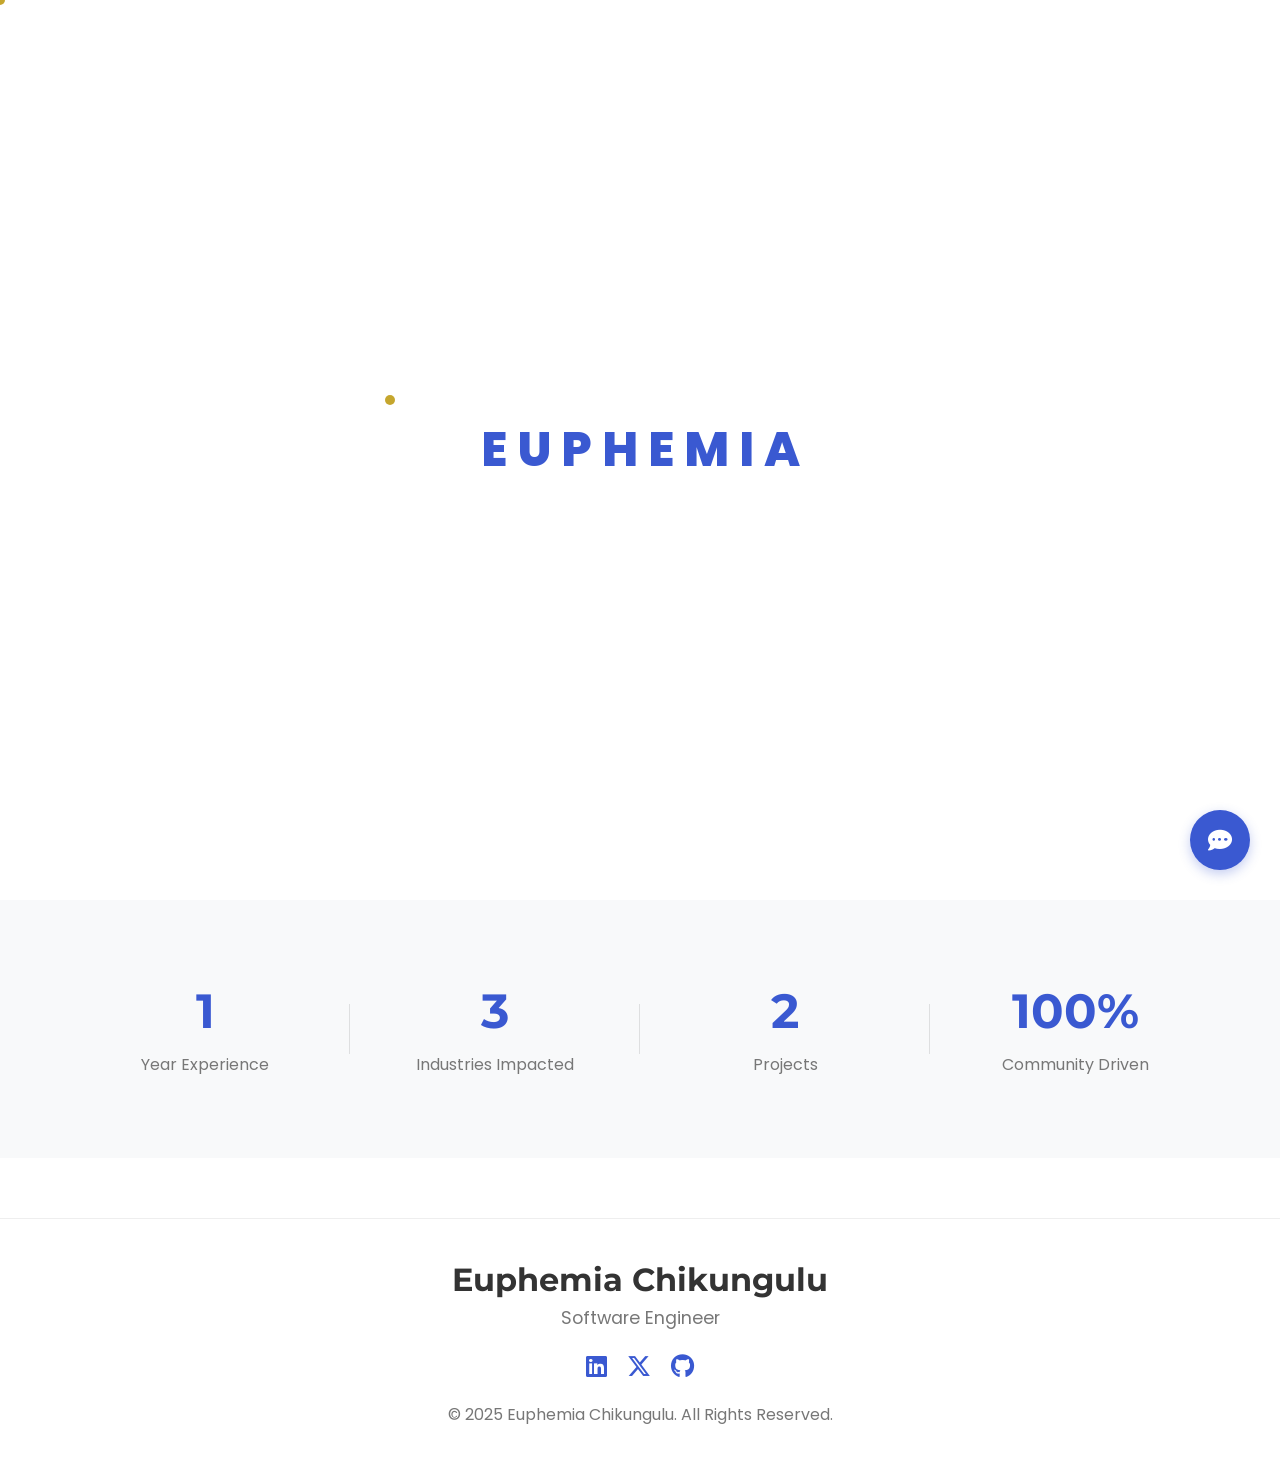
==== index.html @ 5b2117c3 "add chnages to oindex.html" ====
<!DOCTYPE html>
<html lang="en">

<head>
    <style>
        .skill-level.w90 {
            width: 90%;
        }

        .skill-level.w85 {
            width: 85%;
        }

        .skill-level.w80 {
            width: 80%;
        }
    </style>
    <meta charset="UTF-8">
    <meta name="viewport" content="width=device-width, initial-scale=1.0">
    <title>Euphemia Chikungulu | Software Engineer</title>
    <link rel="stylesheet" href="css/styles.css">
    <link rel="stylesheet" href="https://cdnjs.cloudflare.com/ajax/libs/font-awesome/6.4.0/css/all.min.css">
    <link rel="preconnect" href="https://fonts.googleapis.com">
    <link rel="preconnect" href="https://fonts.gstatic.com" crossorigin>
    <link
        href="https://fonts.googleapis.com/css2?family=Montserrat:wght@300;400;500;600;700;800&family=Poppins:wght@300;400;500;600;700&display=swap"
        rel="stylesheet">
</head>

<body>

    <div class="preloader">
        <div class="loader">
            <span class="letter">E</span>
            <span class="letter">U</span>
            <span class="letter">P</span>
            <span class="letter">H</span>
            <span class="letter">E</span>
            <span class="letter">M</span>
            <span class="letter">I</span>
            <span class="letter">A</span>
        </div>
    </div>


    <div class="cursor"></div>
    <div class="cursor-follower"></div>


    <header>
        <div class="logo">
            <a href="index.html">EC</a>
        </div>
        <nav>
            <ul class="nav-links">
                <li><a href="index.html" class="active">Home</a></li>
                <li><a href="about.html">About</a></li>
                <li><a href="projects.html">Projects</a></li>
                <li><a href="companies.html">Companies</a></li>
                <li><a href="contact.html">Contact</a></li>
            </ul>
        </nav>
        <div class="hamburger">
            <div class="line1"></div>
            <div class="line2"></div>
            <div class="line3"></div>
        </div>
    </header>


    <section class="hero">
        <div class="hero-content">
            <div class="hero-text">
                <h1 class="reveal-text hero-main-name">Euphemia Chikungulu</h1>
                <h2 class="hero-main-typed">
                    I'm a <span class="typed-text">software engineer</span><span class="cursor">&nbsp;</span>
                </h2>
                <p class="reveal-text">Purpose-driven software engineer focused on building inclusive, user-friendly
                    systems that empower communities and improve access to essential services.</p>
                <div class="cta-buttons">
                    <a href="about.html" class="btn primary-btn">Learn More</a>
                    <a href="contact.html" class="btn secondary-btn">Get In Touch</a>
                </div>
            </div>
            <div class="hero-image">
                <div class="image-container">
                    <img src="images/WhatsApp Image 2025-08-21 at 14.28.06_35ba7d1d.jpg" alt="Euphemia Chikungulu">
                    <div class="floating-badge top">
                        <i class="fas fa-award"></i>
                        <span>Hackathon Semi-Finalist</span>
                    </div>
                    <div class="floating-badge bottom">
                        <i class="fas fa-users"></i>
                        <span>Community Focused</span>
                    </div>
                    <div class="floating-badge right">
                        <i class="fas fa-laptop-code"></i>
                        <span>Software Engineer</span>
                    </div>
                </div>
            </div>
        </div>
        <div class="scroll-indicator">
            <div class="mouse">
                <div class="wheel"></div>
            </div>
            <div>
                <span class="scroll-text">Scroll Down</span>
            </div>
        </div>
    </section>

    <section class="stats">
        <div class="container">
            <div class="stat-item" data-count="3">
                <h3>1</h3>
                <p>Year Experience</p>
            </div>
            <div class="stat-item" data-count="4">
                <h3>3</h3>
                <p>Industries Impacted</p>
            </div>
            <div class="stat-item" data-count="5">
                <h3>2</h3>
                <p> Projects</p>
            </div>
            <div class="stat-item" data-count="100">
                <h3>100%</h3>
                <p>Community Driven</p>
            </div>
        </div>
    </section>


    <footer>
        <div class="footer-simple">
            <div class="footer-main">
                <h2 class="footer-name">Euphemia Chikungulu</h2>
                <p class="footer-role">Software Engineer</p>
                <div class="footer-social-icons">
                    <a href="https://www.linkedin.com/in/euphemia-chikungulu-a37745349?utm_source=share&utm_campaign=share_via&utm_content=profile&utm_medium=android_app"
                        target="_blank" rel="noopener" title="LinkedIn"><i class="fab fa-linkedin"></i></a>
                    <a href="https://x.com/tech_em_press?t=H4e0VKX0gO-kRPnOj_YSPw&s=09" target="_blank" rel="noopener"
                        title="X"><i class="fab fa-x-twitter"></i></a>
                    <a href="https://github.com/Euphemia1" target="_blank" rel="noopener" title="GitHub"><i
                            class="fab fa-github"></i></a>
                </div>
            </div>
            <p class="footer-copyright">&copy; 2025 Euphemia Chikungulu. All Rights Reserved.</p>
        </div>
    </footer>

    <!-- Virtual Euphemia Chat Widget -->
    <div class="chat-widget-container">
        <button id="chat-toggle-btn" class="chat-toggle-btn" aria-label="Open Chat">
            <i class="fas fa-comment-dots"></i>
        </button>

        <div id="chat-window" class="chat-window hidden">
            <div class="chat-header">
                <div class="chat-header-info">
                    <img src="images/WhatsApp Image 2025-08-21 at 14.28.06_35ba7d1d.jpg" alt="Virtual Euphemia"
                        class="chat-avatar">
                    <div class="chat-title">
                        <h3>Virtual Euphemia</h3>
                        <span class="status-indicator">Online</span>
                    </div>
                </div>
                <button id="chat-close-btn" class="chat-close-btn" aria-label="Close Chat">
                    <i class="fas fa-times"></i>
                </button>
            </div>

            <div id="chat-messages" class="chat-messages">
                <div class="message ai-message">
                    <div class="message-content">
                        Hi there! I'm Virtual Euphemia using Google Gemini. Ask me about my projects, skills, or my "New
                        Year New Me" challenge!
                    </div>
                    <div class="message-time">Just now</div>
                </div>
            </div>

            <div class="chat-input-area">
                <input type="text" id="chat-input" placeholder="Ask me anything..." autocomplete="off">
                <button id="chat-send-btn" class="chat-send-btn" aria-label="Send Message">
                    <i class="fas fa-paper-plane"></i>
                </button>
            </div>
        </div>
    </div>
    <script src="js/script.js"></script>
    <script src="js/typed.js"></script>
</body>

</html>
---- css/styles.css ----
/* Responsive Section Headers and Spacing */
@media (max-width: 900px) {

    .section-header h2,
    .about-angled-header h1,
    .footer-name {
        font-size: 1.5rem;
        text-align: left;
        margin-bottom: 0.5em;
    }

    .section-header .underline,
    .about-angled-header p {
        margin-left: 0;
    }

    .about-angled-header {
        padding: 32px 6vw 18px 6vw;
        text-align: left;
    }

    .about-angled-header h1 {
        font-size: 2rem;
    }

    .about-section .about-content,
    .edu-section .edu-grid,
    .companies-list,
    .contact-content {
        flex-direction: column;
        align-items: stretch;
        gap: 18px;
    }

    .about-image,
    .about-text,
    .edu-card,
    .timeline-item,
    .contact-card {
        width: 100%;
        min-width: 0;
    }

    .container {
        padding: 0 4vw;
    }

    .hero-content {
        flex-direction: column;
        align-items: center;
        text-align: center;
        gap: 18px;
    }

    .hero-main-name {
        font-size: 2rem;
    }

    .hero-main-typed {
        font-size: 1.1rem;
    }

    .hero-image img {
        width: 160px;
        height: 160px;
        object-fit: cover;
    }

    .cta-buttons {
        flex-direction: column;
        gap: 10px;
        width: 100%;
    }

    .footer-main {
        flex-direction: column;
        align-items: flex-start;
        gap: 8px;
    }

    .footer-name {
        font-size: 1.2rem;
    }
}

@media (max-width: 600px) {

    .section-header h2,
    .about-angled-header h1,
    .footer-name {
        font-size: 1.1rem;
        margin-bottom: 0.3em;
    }

    .about-angled-header {
        padding: 18px 2vw 10px 2vw;
    }

    .hero-main-name {
        font-size: 1.2rem;
    }

    .hero-main-typed {
        font-size: 0.95rem;
    }

    .hero-image img {
        width: 110px;
        height: 110px;
    }

    .container {
        padding: 0 2vw;
    }

    .footer-main {
        gap: 4px;
    }
}

/* Responsive Navigation and Header */
@media (max-width: 900px) {
    header {
        flex-direction: row;
        padding: 10px 8px;
    }

    .nav-links {
        position: fixed;
        top: 60px;
        right: 0;
        background: #fff;
        flex-direction: column;
        align-items: flex-start;
        width: 70vw;
        max-width: 320px;
        height: 100vh;
        box-shadow: -2px 0 16px rgba(0, 0, 0, 0.08);
        transform: translateX(100%);
        transition: transform 0.3s;
        z-index: 2000;
        gap: 0;
        padding: 30px 24px;
    }

    .nav-links.open {
        transform: translateX(0);
    }

    .nav-links li {
        margin: 18px 0;
    }

    .hamburger {
        display: block;
        z-index: 2100;
    }
}

@media (max-width: 600px) {
    header {
        flex-direction: row;
        padding: 6px 2vw;
    }

    .logo a {
        font-size: 1.1rem;
    }

    .nav-links {
        top: 44px;
        width: 90vw;
        max-width: 100vw;
        padding: 18px 10px;
    }

    .nav-links li {
        margin: 12px 0;
    }
}

/* Responsive Styles for Mobile and Tablet */
@media (max-width: 900px) {
    header {
        padding: 12px 16px;
    }

    .logo a {
        font-size: 22px;
    }

    .nav-links {
        gap: 8px;
    }

    .hero-content {
        flex-direction: column;
        align-items: flex-start;
        padding: 0 10px;
    }

    .hero-image {
        width: 100%;
        margin-top: 30px;
    }

    .image-container {
        width: 90vw;
        max-width: 320px;
        height: auto;
    }

    .about-content {
        flex-direction: column;
        gap: 30px;
        padding: 0 10px;
    }

    .about-image .image-frame {
        max-width: 250px;
    }

    .about-text h3 {
        font-size: 1.3rem;
    }

    .about-text p,
    .about-details-list,
    .about-details-list li {
        font-size: 1rem;
    }

    .edu-grid {
        grid-template-columns: 1fr;
        gap: 18px;
    }

    .edu-card {
        flex-direction: column;
        align-items: flex-start;
        padding: 18px 12px;
        gap: 12px;
    }

    .skills-grid {
        grid-template-columns: 1fr 1fr;
        gap: 16px;
    }

    .skill-card {
        padding: 18px 0 14px 0;
    }

    .contact-card {
        padding: 24px 10px 18px 10px;
        max-width: 100%;
    }

    .footer-simple {
        padding: 24px 0 10px 0;
        margin-top: 30px;
    }
}

@media (max-width: 600px) {

    .hero-main-name,
    .hero-text h1 {
        font-size: 2rem !important;
    }

    .hero-main-typed,
    .hero-text h2 {
        font-size: 1.1rem !important;
    }

    .about-angled-header {
        min-height: 120px;
        padding: 30px 0 20px 0;
    }

    .about-angled-header h1 {
        font-size: 1.2rem;
    }

    .about-angled-header p {
        font-size: 0.9rem;
    }

    .about-content {
        gap: 16px;
    }

    .about-image .image-frame {
        max-width: 120px;
    }

    .edu-title {
        font-size: 1rem;
    }

    .edu-org {
        font-size: 0.95rem;
    }

    .edu-year {
        font-size: 0.9rem;
    }

    .skills-grid {
        grid-template-columns: 1fr;
    }

    .skill-card span {
        font-size: 0.95rem;
    }

    .footer-name {
        font-size: 1.1rem;
    }

    .footer-role {
        font-size: 0.9rem;
    }
}

/* Education & Certifications Card Grid */
.edu-section {
    background: #f8f9fa;
    padding: 80px 0 60px 0;
}

.edu-grid {
    display: grid;
    grid-template-columns: repeat(auto-fit, minmax(320px, 1fr));
    gap: 32px;
    margin-top: 40px;
}

.edu-card {
    background: #fff;
    border-radius: 18px;
    box-shadow: 0 8px 32px rgba(58, 89, 209, 0.07);
    display: flex;
    align-items: center;
    padding: 32px 28px;
    gap: 24px;
    transition: box-shadow 0.2s;
}

.edu-card:hover {
    box-shadow: 0 12px 36px rgba(58, 89, 209, 0.13);
}

.edu-icon {
    width: 56px;
    height: 56px;
    border-radius: 50%;
    background: #3a59d1;
    color: #fff;
    display: flex;
    align-items: center;
    justify-content: center;
    font-size: 2rem;
    flex-shrink: 0;
}

.edu-title {
    font-size: 1.25rem;
    font-weight: 700;
    color: #222;
    margin-bottom: 4px;
}

.edu-org {
    color: #3a59d1;
    font-weight: 600;
    margin-bottom: 2px;
}

.edu-year {
    color: #888;
    font-size: 1rem;
}

/* Skills Card Grid */
.skills-section {
    background: #fff;
    padding: 80px 0 60px 0;
}

.skills-grid {
    display: grid;
    grid-template-columns: repeat(auto-fit, minmax(180px, 1fr));
    gap: 32px;
    margin-top: 40px;
}

.skill-card {
    background: #f8f9fa;
    border-radius: 16px;
    box-shadow: 0 4px 16px rgba(58, 89, 209, 0.06);
    display: flex;
    flex-direction: column;
    align-items: center;
    justify-content: center;
    padding: 32px 0 24px 0;
    transition: box-shadow 0.2s;
}

.skill-card:hover {
    box-shadow: 0 8px 24px rgba(58, 89, 209, 0.13);
}

.skill-icon {
    width: 48px;
    height: 48px;
    border-radius: 50%;
    background: #3a59d1;
    color: #fff;
    display: flex;
    align-items: center;
    justify-content: center;
    font-size: 1.7rem;
    margin-bottom: 14px;
}

.skill-card span {
    font-size: 1.08rem;
    font-weight: 600;
    color: #222;
}

/* Angled About Me Header Styles */
.about-angled-header {
    background: #3a59d1;
    color: #fff;
    width: 100vw;
    min-height: 320px;
    display: flex;
    align-items: center;
    justify-content: center;
    flex-direction: column;
    position: relative;
    padding: 90px 0 70px 0;
    margin-top: 70px;
    clip-path: polygon(0 0, 100% 0, 100% 85%, 0 100%);
    z-index: 1;
}

.about-angled-content {
    text-align: center;
    width: 100%;
}

.about-angled-header h1 {
    font-size: 3.5rem;
    font-weight: 800;
    margin-bottom: 18px;
    letter-spacing: -1px;
}

.about-angled-header p {
    font-size: 1.35rem;
    font-weight: 400;
    color: #e6eaff;
    margin-bottom: 0;
}

@media (max-width: 700px) {
    .about-angled-header {
        min-height: 180px;
        padding: 60px 0 40px 0;
    }

    .about-angled-header h1 {
        font-size: 2.1rem;
    }

    .about-angled-header p {
        font-size: 1rem;
    }
}

/* Enhanced Contact Card Styles */
.contact-card {
    background: #fff;
    border-radius: 18px;
    box-shadow: 0 8px 32px rgba(58, 89, 209, 0.10);
    padding: 48px 60px 40px 60px;
    max-width: 800px;
    width: 100%;
    margin: 0 auto 30px auto;
    display: flex;
    flex-direction: column;
    justify-content: center;
    align-items: flex-start;
}

.contact-social {
    margin: 18px 0 18px 0;
}

.contact-social a {
    display: inline-block;
    margin-right: 16px;
    color: var(--primary-color);
    font-size: 1.7rem;
    transition: color 0.2s;
}

.contact-social a:hover {
    color: var(--primary-dark);
}

.contact-card .btn.primary-btn {
    margin-top: 10px;
    font-size: 1.1rem;
    padding: 12px 36px;
}

.contact-card .contact-info {
    margin-bottom: 10px;
}

.contact-card .contact-item {
    display: flex;
    align-items: center;
    margin-bottom: 1.1rem;
}

.contact-card .contact-icon {
    background: var(--primary-color);
    color: #fff;
    border-radius: 50%;
    width: 38px;
    height: 38px;
    display: flex;
    align-items: center;
    justify-content: center;
    margin-right: 14px;
    font-size: 1.2rem;
    box-shadow: 0 2px 8px rgba(58, 89, 209, 0.10);
}

.contact-card .contact-link {
    font-size: 1.08rem;
    color: #333;
    text-decoration: none;
    word-break: break-all;
    transition: color 0.2s;
}

.contact-card .contact-link:hover {
    color: var(--primary-color);
    text-decoration: underline;
}

@media (max-width: 900px) {
    .contact-content {
        flex-direction: column;
        align-items: flex-start;
    }

    .contact-card {
        margin-right: 0;
        width: 100%;
        max-width: 100%;
    }

    .contact-image {
        margin-top: 30px;
    }
}

/* Hero main name and typed line for Euphemia */
.hero-main-name {
    font-size: 4.5rem;
    font-weight: 800;
    color: #3a59d1;
    margin-bottom: 10px;
    letter-spacing: -1px;
    line-height: 1.1;
}

.hero-main-typed {
    font-size: 2.5rem;
    font-weight: 700;
    color: #222;
    margin-bottom: 18px;
}

/* Custom left-aligned hero section for Euphemia */
.hero-content.hero-left-align {
    align-items: flex-start;
    justify-content: flex-start;
    gap: 40px;
}

.hero-text.hero-text-left {
    text-align: left;
    align-items: flex-start;
    display: flex;
    flex-direction: column;
    justify-content: flex-start;
    padding-right: 0;
    max-width: 600px;
}

.hero-name {
    font-size: 64px;
    font-weight: 800;
    color: var(--primary-color);
    margin-bottom: 10px;
    margin-top: 30px;
    letter-spacing: -1px;
    text-align: left;
    line-height: 1.1;
}

.hero-typed-line {
    font-size: 2.2rem;
    font-weight: 600;
    color: var(--text-color);
    margin-bottom: 18px;
    text-align: left;
    min-height: 48px;
}

.typed-text {
    color: var(--primary-color);
    font-weight: 700;
    font-size: 2.2rem;
}

@media (max-width: 900px) {
    .hero-content.hero-left-align {
        flex-direction: column;
        align-items: flex-start;
    }

    .hero-text.hero-text-left {
        max-width: 100%;
        margin-bottom: 30px;
    }

    .hero-name {
        font-size: 2.2rem;
    }

    .hero-typed-line,
    .typed-text {
        font-size: 1.3rem;
    }
}

/* Timeline Work Experience Styles */
.timeline {
    position: relative;
    margin: 40px 0 40px 0;
    padding-left: 0;
    max-width: 900px;
    margin-left: auto;
    margin-right: auto;
}

.timeline:before {
    content: '';
    position: absolute;
    left: 180px;
    top: 0;
    width: 4px;
    height: 100%;
    background: var(--primary-color);
    border-radius: 2px;
}

.timeline-item {
    display: flex;
    align-items: flex-start;
    margin-bottom: 60px;
    position: relative;
}

.timeline-date {
    width: 160px;
    text-align: right;
    font-weight: 600;
    color: var(--primary-color);
    font-size: 1.2rem;
    padding-right: 30px;
    flex-shrink: 0;
}

.timeline-dot {
    width: 20px;
    height: 20px;
    background: var(--primary-color);
    border-radius: 50%;
    position: relative;
    left: -10px;
    top: 0.2em;
    box-shadow: 0 0 0 4px #fff;
    z-index: 1;
}

.timeline-content {
    background: #fff;
    padding: 20px 30px;
    border-radius: 10px;
    box-shadow: 0 2px 16px rgba(58, 89, 209, 0.07);
    margin-left: 30px;
    min-width: 300px;
    flex: 1;
}

.timeline-role {
    font-size: 1.3rem;
    font-weight: 700;
    margin-bottom: 0.2rem;
    color: var(--text-color);
}

.timeline-company {
    color: var(--primary-color);
    font-weight: 600;
    margin-bottom: 0.7rem;
    display: block;
}

.timeline-content ul {
    margin: 0;
    padding-left: 18px;
    color: var(--text-color);
    font-size: 1rem;
}

.timeline-content ul li {
    margin-bottom: 0.5rem;
    line-height: 1.6;
}

@media (max-width: 700px) {
    .timeline {
        padding-left: 0;
    }

    .timeline:before {
        left: 12px;
    }

    .timeline-item {
        flex-direction: column;
        align-items: flex-start;
    }

    .timeline-date {
        width: auto;
        text-align: left;
        padding-right: 0;
        margin-bottom: 10px;
    }

    .timeline-dot {
        left: -2px;
        top: 0;
    }

    .timeline-content {
        margin-left: 0;
        min-width: 0;
        width: 100%;
    }
}

/* Simplified Footer Styles */
.footer-simple {
    background: #fff;
    padding: 40px 0 20px 0;
    text-align: center;
    border-top: 1px solid #eee;
    margin-top: 60px;
}

.footer-main {
    margin-bottom: 10px;
}

.footer-name {
    font-size: 2rem;
    font-weight: 700;
    color: var(--text-color);
    margin-bottom: 0.2rem;
}

.footer-role {
    color: var(--text-light);
    font-size: 1.1rem;
    margin-bottom: 1rem;
}

.footer-social-icons {
    margin-bottom: 1rem;
}

.footer-social-icons a {
    display: inline-block;
    margin: 0 8px;
    color: var(--primary-color);
    font-size: 1.5rem;
    transition: color 0.2s;
}

.footer-social-icons a:hover {
    color: var(--primary-dark);
}

.footer-copyright {
    color: var(--text-light);
    font-size: 1rem;
    margin-top: 10px;
}

/* About Page Custom Styles */
.about-content {
    display: flex;
    align-items: center;
    gap: 50px;
    flex-wrap: wrap;
}

.about-image {
    flex: 1;
    min-width: 250px;
    display: flex;
    justify-content: center;
}

.about-image .image-frame {
    max-width: 350px;
    width: 100%;
}

.about-text {
    flex: 2;
    min-width: 300px;
}

.about-text h3 {
    font-size: 2rem;
    color: var(--primary-color);
    margin-bottom: 1.2rem;
}

.about-text p.about-intro {
    font-size: 1.1rem;
    margin-bottom: 1.5rem;
}

.about-details-list {
    margin-bottom: 1.5rem;
    font-size: 1rem;
    color: var(--text-color);
}

.about-details-list li {
    margin-bottom: 0.5rem;
}

.about-actions {
    margin-top: 2rem;
    display: flex;
    gap: 1rem;
}

/* Contact Preview Section (Let's Connect) */
.contact-content {
    display: flex;
    align-items: center;
    gap: 40px;
    flex-wrap: wrap;
}

.contact-text {
    flex: 1;
    min-width: 300px;
}

.contact-text h2 {
    color: var(--primary-color);
    font-size: 2.5rem;
    margin-bottom: 1rem;
}

.contact-text p {
    margin-bottom: 2rem;
}

.contact-info {
    margin-bottom: 2rem;
}

.contact-item {
    display: flex;
    align-items: center;
    margin-bottom: 1.2rem;
}

.contact-item .contact-icon {
    background: var(--primary-color);
    color: #fff;
    border-radius: 50%;
    width: 40px;
    height: 40px;
    display: flex;
    align-items: center;
    justify-content: center;
    margin-right: 16px;
    font-size: 1.3rem;
}

.contact-item .contact-link {
    font-size: 1.1rem;
    color: #333;
    text-decoration: none;
    word-break: break-all;
}

.contact-item .contact-link:hover {
    color: var(--primary-color);
    text-decoration: underline;
}

.contact-text .btn.primary-btn {
    font-size: 1.1rem;
    padding: 14px 36px;
}

.contact-image {
    flex: 1;
    min-width: 250px;
    display: flex;
    justify-content: center;
}

.contact-image img {
    max-width: 320px;
    width: 100%;
}

/* Modern Portfolio Styles for Euphemia Chikungulu */
:root {
    --primary-color: #3a59d1;
    --primary-light: #5a75e6;
    --primary-dark: #2a4090;
    --secondary-color: #ffffff;
    --text-color: #333333;
    --text-light: #777777;
    --bg-light: #f8f9fa;
    --bg-dark: #1a1a1a;
    --transition: all 0.3s ease;
    --box-shadow: 0 10px 30px rgba(58, 89, 209, 0.1);
    --border-radius: 8px;
}

* {
    margin: 0;
    padding: 0;
    box-sizing: border-box;
}

/* Chat Widget Styles */
.chat-widget-container {
    position: fixed;
    bottom: 30px;
    right: 30px;
    z-index: 9999;
    font-family: 'Poppins', sans-serif;
}

.chat-toggle-btn {
    width: 60px;
    height: 60px;
    border-radius: 50%;
    background: var(--primary-color);
    color: #fff;
    border: none;
    cursor: pointer;
    box-shadow: 0 4px 12px rgba(58, 89, 209, 0.3);
    font-size: 24px;
    transition: all 0.3s cubic-bezier(0.175, 0.885, 0.32, 1.275);
    display: flex;
    align-items: center;
    justify-content: center;
}

.chat-toggle-btn:hover {
    transform: scale(1.1);
    background: var(--primary-dark);
}

.chat-window {
    position: absolute;
    bottom: 80px;
    right: 0;
    width: 350px;
    height: 500px;
    background: #fff;
    border-radius: 20px;
    box-shadow: 0 10px 40px rgba(0, 0, 0, 0.1);
    display: flex;
    flex-direction: column;
    overflow: hidden;
    transition: all 0.3s ease;
    transform-origin: bottom right;
    border: 1px solid rgba(0, 0, 0, 0.05);
}

.chat-window.hidden {
    opacity: 0;
    pointer-events: none;
    transform: scale(0.9) translateY(20px);
}

.chat-header {
    background: var(--primary-color);
    color: #fff;
    padding: 15px 20px;
    display: flex;
    justify-content: space-between;
    align-items: center;
    border-bottom: 1px solid rgba(255, 255, 255, 0.1);
}

.chat-header-info {
    display: flex;
    align-items: center;
    gap: 12px;
}

.chat-avatar {
    width: 40px;
    height: 40px;
    border-radius: 50%;
    object-fit: cover;
    border: 2px solid rgba(255, 255, 255, 0.8);
}

.chat-title h3 {
    font-size: 16px;
    font-weight: 600;
    margin: 0;
}

.status-indicator {
    font-size: 12px;
    opacity: 0.9;
    display: flex;
    align-items: center;
    gap: 6px;
}

.status-indicator::before {
    content: '';
    width: 8px;
    height: 8px;
    background: #4ade80;
    border-radius: 50%;
    display: block;
}

.chat-close-btn {
    background: transparent;
    border: none;
    color: rgba(255, 255, 255, 0.8);
    cursor: pointer;
    font-size: 18px;
    padding: 5px;
    transition: color 0.2s;
}

.chat-close-btn:hover {
    color: #fff;
}

.chat-messages {
    flex: 1;
    overflow-y: auto;
    padding: 20px;
    background: #f8f9fa;
    display: flex;
    flex-direction: column;
    gap: 15px;
}

.message {
    max-width: 85%;
    display: flex;
    flex-direction: column;
    gap: 4px;
}

.message.ai-message {
    align-self: flex-start;
}

.message.user-message {
    align-self: flex-end;
}

.message-content {
    padding: 12px 16px;
    border-radius: 12px;
    font-size: 14px;
    line-height: 1.5;
    position: relative;
}

.ai-message .message-content {
    background: #fff;
    color: #333;
    border-radius: 12px 12px 12px 2px;
    box-shadow: 0 2px 8px rgba(0, 0, 0, 0.05);
}

.user-message .message-content {
    background: var(--primary-color);
    color: #fff;
    border-radius: 12px 12px 2px 12px;
}

.message-time {
    font-size: 10px;
    color: #999;
    margin-left: 2px;
}

.user-message .message-time {
    align-self: flex-end;
    margin-right: 2px;
}

.chat-input-area {
    padding: 15px;
    background: #fff;
    border-top: 1px solid #eee;
    display: flex;
    gap: 10px;
}

.chat-input-area input {
    flex: 1;
    border: 1px solid #e0e0e0;
    border-radius: 24px;
    padding: 10px 16px;
    font-family: inherit;
    font-size: 14px;
    outline: none;
    transition: border-color 0.2s;
}

.chat-input-area input:focus {
    border-color: var(--primary-color);
}

.chat-send-btn {
    width: 40px;
    height: 40px;
    border-radius: 50%;
    background: var(--primary-color);
    color: #fff;
    border: none;
    cursor: pointer;
    display: flex;
    align-items: center;
    justify-content: center;
    transition: background 0.2s;
}

.chat-send-btn:hover {
    background: var(--primary-dark);
}

.chat-send-btn:disabled {
    background: #ccc;
    cursor: not-allowed;
}

/* Typing Indicator */
.typing-indicator {
    display: flex;
    gap: 4px;
    padding: 12px 16px;
    background: #fff;
    border-radius: 12px 12px 12px 2px;
    width: fit-content;
    box-shadow: 0 2px 8px rgba(0, 0, 0, 0.05);
}

.typing-dot {
    width: 6px;
    height: 6px;
    background: #ccc;
    border-radius: 50%;
    animation: typing 1.4s infinite ease-in-out both;
}

.typing-dot:nth-child(1) {
    animation-delay: -0.32s;
}

.typing-dot:nth-child(2) {
    animation-delay: -0.16s;
}

@keyframes typing {

    0%,
    80%,
    100% {
        transform: scale(0);
    }

    40% {
        transform: scale(1);
    }
}

@media (max-width: 480px) {
    .chat-window {
        width: calc(100vw - 40px);
        height: 80vh;
        bottom: 80px;
        right: -10px;
    }
}

html {
    scroll-behavior: smooth;
}

body {
    font-family: "Poppins", sans-serif;
    color: var(--text-color);
    line-height: 1.6;
    overflow-x: hidden;
    background-color: var(--secondary-color);
}

h1,
h2,
h3,
h4,
h5,
h6 {
    font-family: "Montserrat", sans-serif;
    font-weight: 700;
    line-height: 1.3;
    margin-bottom: 15px;
}

p {
    margin-bottom: 15px;
}

a {
    text-decoration: none;
    color: var(--primary-color);
    transition: var(--transition);
}

a:hover {
    color: var(--primary-dark);
}

ul {
    list-style: none;
}

img {
    max-width: 100%;
    height: auto;
}

.container {
    width: 100%;
    max-width: 1200px;
    margin: 0 auto;
    padding: 0 20px;
}

section {
    padding: 100px 0;
}

.section-header {
    text-align: center;
    margin-bottom: 60px;
}

.section-header h2 {
    font-size: 36px;
    position: relative;
    display: inline-block;
    margin-bottom: 20px;
}

.section-header.left-align {
    text-align: left;
}

.underline {
    width: 80px;
    height: 4px;
    background-color: var(--primary-color);
    margin: 0 auto;
    position: relative;
}

.section-header.left-align .underline {
    margin: 0;
}

.underline::before {
    content: "";
    position: absolute;
    width: 40px;
    height: 4px;
    background-color: var(--primary-light);
    left: -20px;
    top: 0;
}

.btn {
    display: inline-block;
    padding: 12px 30px;
    border-radius: 50px;
    font-weight: 600;
    text-transform: uppercase;
    font-size: 14px;
    letter-spacing: 1px;
    transition: var(--transition);
    cursor: pointer;
    border: none;
    outline: none;
}

.primary-btn {
    background-color: var(--primary-color);
    color: white;
    box-shadow: 0 5px 15px rgba(58, 89, 209, 0.3);
}

.primary-btn:hover {
    background-color: var(--primary-dark);
    color: white;
    transform: translateY(-3px);
    box-shadow: 0 8px 20px rgba(58, 89, 209, 0.4);
}

.secondary-btn {
    background-color: transparent;
    color: var(--primary-color);
    border: 2px solid var(--primary-color);
}

.secondary-btn:hover {
    background-color: var(--primary-color);
    color: white;
    transform: translateY(-3px);
}

.preloader {
    position: fixed;
    top: 0;
    left: 0;
    width: 100%;
    height: 100%;
    background-color: white;
    display: flex;
    justify-content: center;
    align-items: center;
    z-index: 9999;
}

.loader {
    display: flex;
}

.letter {
    font-size: 48px;
    font-weight: 800;
    color: var(--primary-color);
    margin: 0 5px;
    animation: bounce 1s infinite alternate;
}

.letter:nth-child(2) {
    animation-delay: 0.1s;
}

.letter:nth-child(3) {
    animation-delay: 0.2s;
}

.letter:nth-child(4) {
    animation-delay: 0.3s;
}

.letter:nth-child(5) {
    animation-delay: 0.4s;
}

.letter:nth-child(6) {
    animation-delay: 0.5s;
}

.letter:nth-child(7) {
    animation-delay: 0.6s;
}

.letter:nth-child(8) {
    animation-delay: 0.7s;
}

@keyframes bounce {
    0% {
        transform: translateY(0);
    }

    100% {
        transform: translateY(-20px);
    }
}

.cursor {
    position: fixed;
    width: 10px;
    height: 10px;
    border-radius: 50%;
    background-color: var(--primary-color);
    pointer-events: none;
    z-index: 9999;
    transform: translate(-50%, -50%);
    transition: width 0.3s, height 0.3s, background-color 0.3s;
    mix-blend-mode: difference;
}

.cursor-follower {
    position: fixed;
    width: 40px;
    height: 40px;
    border-radius: 50%;
    border: 2px solid var(--primary-color);
    pointer-events: none;
    z-index: 9998;
    transform: translate(-50%, -50%);
    transition: all 0.2s ease;
    opacity: 0.5;
}

header {
    position: fixed;
    top: 0;
    left: 0;
    width: 100%;
    padding: 20px 40px;
    display: flex;
    justify-content: space-between;
    align-items: center;
    z-index: 1000;
    transition: var(--transition);
}

header.scrolled {
    background-color: white;
    box-shadow: 0 5px 20px rgba(0, 0, 0, 0.1);
    padding: 15px 40px;
}

.logo a {
    font-size: 28px;
    font-weight: 800;
    color: var(--primary-color);
    font-family: "Montserrat", sans-serif;
}

.nav-links {
    display: flex;
}

.nav-links li {
    margin: 0 15px;
}

.nav-links a {
    color: var(--text-color);
    font-weight: 500;
    position: relative;
    padding: 5px 0;
}

.nav-links a::after {
    content: "";
    position: absolute;
    bottom: 0;
    left: 0;
    width: 0;
    height: 2px;
    background-color: var(--primary-color);
    transition: var(--transition);
}

.nav-links a:hover::after,
.nav-links a.active::after {
    width: 100%;
}

.hamburger {
    display: none;
    cursor: pointer;
}

.hamburger div {
    width: 25px;
    height: 3px;
    background-color: var(--text-color);
    margin: 5px;
    transition: var(--transition);
}

.hero {
    height: 100vh;
    display: flex;
    align-items: center;
    position: relative;
    padding-top: 80px;
}

.hero-content {
    display: flex;
    align-items: center;
    justify-content: space-between;
    width: 100%;
}

.hero-text {
    flex: 1;
    padding-right: 50px;
}

.hero-text h1 {
    font-size: 60px;
    margin-bottom: 20px;
    color: var(--primary-color);
    /* Removed opacity and animation for visibility */
}

.hero-text h2 {
    font-size: 32px;
    margin-bottom: 20px;
    /* Removed opacity and animation for visibility */
}

.hero-text p {
    font-size: 18px;
    margin-bottom: 30px;
    /* Removed opacity and animation for visibility */
}

.cta-buttons {
    display: flex;
    gap: 15px;
    /* Removed opacity and animation for visibility */
}

.hero-image {
    flex: 1;
    position: relative;
}

.image-container {
    position: relative;
    width: 400px;
    height: 400px;
    margin: 0 auto;
    animation: float 6s ease-in-out infinite;
}

.image-container img {
    width: 100%;
    height: 100%;
    object-fit: cover;
    border-radius: 50%;
    box-shadow: var(--box-shadow);
    border: 5px solid white;
}

.floating-badge {
    position: absolute;
    background-color: white;
    border-radius: 50px;
    padding: 10px 15px;
    display: flex;
    align-items: center;
    box-shadow: var(--box-shadow);
    animation: float 5s ease-in-out infinite;
}

.floating-badge i {
    color: var(--primary-color);
    margin-right: 8px;
}

.floating-badge span {
    font-size: 14px;
    font-weight: 600;
}

.floating-badge.top {
    top: 0;
    left: 50%;
    transform: translateX(-50%) translateY(-50%);
    animation-delay: 0.5s;
}

.floating-badge.bottom {
    bottom: 0;
    left: 50%;
    transform: translateX(-50%) translateY(50%);
    animation-delay: 1s;
}

.floating-badge.right {
    right: 0;
    top: 50%;
    transform: translateX(50%) translateY(-50%);
    animation-delay: 1.5s;
}

.scroll-indicator {
    position: absolute;
    bottom: 40px;
    left: 50%;
    transform: translateX(-50%);
    display: flex;
    flex-direction: column;
    align-items: center;
    animation: fadeIn 1s 1.5s forwards;
    opacity: 0;
}

.mouse {
    width: 30px;
    height: 50px;
    border: 2px solid var(--primary-color);
    border-radius: 20px;
    position: relative;
    margin-bottom: 10px;
}

.wheel {
    width: 6px;
    height: 6px;
    background-color: var(--primary-color);
    border-radius: 50%;
    position: absolute;
    top: 10px;
    left: 50%;
    transform: translateX(-50%);
    animation: scroll 1.5s infinite;
}

.scroll-text {
    font-size: 12px;
    font-weight: 500;
    color: var(--text-light);
}

.stats {
    background-color: var(--bg-light);
    padding: 60px 0;
}

.stats .container {
    display: flex;
    justify-content: space-between;
    flex-wrap: wrap;
}

.stat-item {
    flex: 1;
    min-width: 200px;
    text-align: center;
    padding: 20px;
    position: relative;
}

.stat-item::after {
    content: "";
    position: absolute;
    right: 0;
    top: 50%;
    transform: translateY(-50%);
    width: 1px;
    height: 50px;
    background-color: rgba(0, 0, 0, 0.1);
}

.stat-item:last-child::after {
    display: none;
}

.stat-item h3 {
    font-size: 48px;
    color: var(--primary-color);
    margin-bottom: 10px;
}

.stat-item p {
    font-size: 16px;
    color: var(--text-light);
    margin-bottom: 0;
}

.about-preview {
    padding: 100px 0;
}

.about-content {
    display: flex;
    align-items: center;
    gap: 50px;
}

.about-text {
    flex: 1;
}

.about-text h3 {
    font-size: 28px;
    color: var(--primary-color);
    margin-bottom: 20px;
}

.about-text p {
    margin-bottom: 20px;
    font-size: 16px;
}

.skills {
    margin: 30px 0;
}

.skill {
    margin-bottom: 20px;
}

.skill span {
    display: block;
    margin-bottom: 8px;
    font-weight: 500;
}

.skill-bar {
    width: 100%;
    height: 8px;
    background-color: #f0f0f0;
    border-radius: 10px;
    overflow: hidden;
}

.skill-level {
    height: 100%;
    background-color: var(--primary-color);
    border-radius: 10px;
    position: relative;
    width: 0;
    animation: skillFill 2s forwards;
}

.about-image {
    flex: 1;
    position: relative;
}

.image-frame {
    position: relative;
    width: 100%;
    max-width: 400px;
    margin: 0 auto;
}

.image-frame::before {
    content: "";
    position: absolute;
    width: 100%;
    height: 100%;
    border: 5px solid var(--primary-color);
    top: 20px;
    left: 20px;
    z-index: -1;
    border-radius: var(--border-radius);
}

.image-frame img {
    border-radius: var(--border-radius);
    box-shadow: var(--box-shadow);
}

/* Projects Page Styles */
.projects-angled-header {
    background: #3a59d1;
    color: #fff;
    width: 100vw;
    min-height: 320px;
    display: flex;
    align-items: center;
    justify-content: center;
    flex-direction: column;
    position: relative;
    padding: 90px 0 70px 0;
    margin-top: 70px;
    clip-path: polygon(0 0, 100% 0, 100% 85%, 0 100%);
    z-index: 1;
}

/* Featured Projects Section */
.featured-projects-section {
    background: #fff;
    padding: 80px 0 60px 0;
}

.projects-grid {
    display: grid;
    grid-template-columns: repeat(auto-fit, minmax(350px, 1fr));
    gap: 32px;
    margin-top: 40px;
}

.project-card {
    background: #fff;
    border-radius: 18px;
    box-shadow: 0 8px 32px rgba(58, 89, 209, 0.07);
    overflow: hidden;
    transition: transform 0.3s, box-shadow 0.3s;
    position: relative;
}

.project-card:hover {
    transform: translateY(-8px);
    box-shadow: 0 16px 48px rgba(58, 89, 209, 0.15);
}

.project-card.featured {
    grid-column: span 2;
}

.project-image {
    position: relative;
    height: 250px;
    overflow: hidden;
}

.project-image img {
    width: 100%;
    height: 100%;
    object-fit: cover;
    transition: transform 0.3s;
}

.project-card:hover .project-image img {
    transform: scale(1.1);
}

.project-overlay {
    position: absolute;
    top: 0;
    left: 0;
    right: 0;
    bottom: 0;
    background: rgba(58, 89, 209, 0.9);
    display: flex;
    align-items: center;
    justify-content: center;
    opacity: 0;
    transition: opacity 0.3s;
}

.project-card:hover .project-overlay {
    opacity: 1;
}

.project-links {
    display: flex;
    gap: 16px;
}

.project-link {
    width: 48px;
    height: 48px;
    background: #fff;
    border-radius: 50%;
    display: flex;
    align-items: center;
    justify-content: center;
    color: var(--primary-color);
    font-size: 1.2rem;
    transition: transform 0.3s;
}

.project-link:hover {
    transform: scale(1.1);
    color: var(--primary-color);
}

.project-content {
    padding: 32px 28px;
}

.project-category {
    background: var(--primary-color);
    color: #fff;
    padding: 6px 12px;
    border-radius: 20px;
    font-size: 0.85rem;
    font-weight: 600;
    text-transform: uppercase;
    letter-spacing: 0.5px;
    display: inline-block;
    margin-bottom: 16px;
}

.project-content h3 {
    font-size: 1.4rem;
    font-weight: 700;
    color: #222;
    margin-bottom: 12px;
}

.project-content p {
    color: #666;
    font-size: 1rem;
    line-height: 1.6;
    margin-bottom: 20px;
}

.project-tech {
    display: flex;
    flex-wrap: wrap;
    gap: 8px;
}

.tech-tag {
    background: #f8f9fa;
    color: var(--primary-color);
    padding: 6px 12px;
    border-radius: 16px;
    font-size: 0.85rem;
    font-weight: 500;
    border: 1px solid #e9ecef;
}

/* Articles Section */
.articles-section {
    background: #f8f9fa;
    padding: 80px 0 60px 0;
}

.articles-grid {
    display: grid;
    grid-template-columns: repeat(auto-fit, minmax(300px, 1fr));
    gap: 32px;
    margin-top: 40px;
}

.article-card {
    background: #fff;
    border-radius: 18px;
    padding: 32px 28px;
    box-shadow: 0 8px 32px rgba(58, 89, 209, 0.07);
    transition: transform 0.3s, box-shadow 0.3s;
}

.article-card:hover {
    transform: translateY(-4px);
    box-shadow: 0 12px 36px rgba(58, 89, 209, 0.12);
}

.article-meta {
    display: flex;
    justify-content: space-between;
    align-items: center;
    margin-bottom: 16px;
}

.article-date {
    color: #888;
    font-size: 0.9rem;
    font-weight: 500;
}

.article-category {
    background: var(--primary-color);
    color: #fff;
    padding: 4px 10px;
    border-radius: 12px;
    font-size: 0.8rem;
    font-weight: 600;
}

.article-card h3 {
    font-size: 1.3rem;
    font-weight: 700;
    color: #222;
    margin-bottom: 12px;
    line-height: 1.4;
}

.article-card p {
    color: #666;
    font-size: 1rem;
    line-height: 1.6;
    margin-bottom: 20px;
}

.read-more {
    color: var(--primary-color);
    font-weight: 600;
    text-decoration: none;
    display: inline-flex;
    align-items: center;
    gap: 8px;
    transition: gap 0.3s;
}

.read-more:hover {
    gap: 12px;
}

.read-more i {
    font-size: 0.9rem;
}

/* Contributions Section */
.contributions-section {
    background: #fff;
    padding: 80px 0 60px 0;
}

.contributions-grid {
    display: grid;
    grid-template-columns: repeat(auto-fit, minmax(320px, 1fr));
    gap: 32px;
    margin-top: 40px;
}

.contribution-card {
    background: #f8f9fa;
    border-radius: 18px;
    padding: 40px 32px;
    text-align: center;
    box-shadow: 0 8px 32px rgba(58, 89, 209, 0.07);
    transition: transform 0.3s, box-shadow 0.3s;
}

.contribution-card:hover {
    transform: translateY(-6px);
    box-shadow: 0 16px 48px rgba(58, 89, 209, 0.15);
}

.contribution-icon {
    width: 80px;
    height: 80px;
    border-radius: 50%;
    background: var(--primary-color);
    color: #fff;
    display: flex;
    align-items: center;
    justify-content: center;
    font-size: 2.2rem;
    margin: 0 auto 24px auto;
}

.contribution-card h3 {
    font-size: 1.4rem;
    font-weight: 700;
    color: #222;
    margin-bottom: 16px;
}

.contribution-card p {
    color: #666;
    font-size: 1rem;
    line-height: 1.6;
    margin-bottom: 24px;
}

.contribution-stats {
    display: flex;
    justify-content: center;
    gap: 32px;
    margin-bottom: 28px;
}

.contribution-stats .stat {
    text-align: center;
}

.contribution-stats .stat strong {
    display: block;
    font-size: 1.8rem;
    font-weight: 800;
    color: var(--primary-color);
    margin-bottom: 4px;
}

.contribution-stats .stat span {
    font-size: 0.9rem;
    color: #888;
    font-weight: 500;
}

/* Responsive Projects Page */
@media (max-width: 900px) {
    .projects-angled-header {
        min-height: 180px;
        padding: 60px 0 40px 0;
    }

    .projects-grid {
        grid-template-columns: 1fr;
        gap: 24px;
    }

    .project-card.featured {
        grid-column: span 1;
    }

    .articles-grid {
        grid-template-columns: 1fr;
        gap: 24px;
    }

    .contributions-grid {
        grid-template-columns: 1fr;
        gap: 24px;
    }

    .contribution-stats {
        gap: 24px;
    }
}

@media (max-width: 600px) {
    .project-content {
        padding: 24px 20px;
    }

    .article-card {
        padding: 24px 20px;
    }

    .contribution-card {
        padding: 32px 24px;
    }

    .contribution-stats {
        flex-direction: column;
        gap: 16px;
    }
}

/* Companies Page Styles */
.companies-header {
    background: linear-gradient(135deg, var(--primary-color) 0%, var(--primary-dark) 100%);
    color: #fff;
    padding: 120px 0 80px 0;
    text-align: center;
    margin-top: 70px;
}

.companies-header h1 {
    font-size: 3.5rem;
    font-weight: 800;
    margin-bottom: 20px;
}

.companies-header p {
    font-size: 1.3rem;
    color: rgba(255, 255, 255, 0.9);
    max-width: 600px;
    margin: 0 auto;
}

.companies-section {
    padding: 80px 0;
    background: #fff;
}

.companies-list {
    display: flex;
    flex-direction: column;
    gap: 40px;
    margin-top: 40px;
}

.company-item {
    background: #fff;
    border-radius: 20px;
    padding: 40px;
    box-shadow: 0 10px 40px rgba(58, 89, 209, 0.1);
    border-left: 5px solid var(--primary-color);
    transition: transform 0.3s, box-shadow 0.3s;
}

.company-item:hover {
    transform: translateY(-5px);
    box-shadow: 0 15px 50px rgba(58, 89, 209, 0.15);
}

.company-header {
    display: flex;
    align-items: center;
    margin-bottom: 20px;
}

.company-logo {
    width: 60px;
    height: 60px;
    border-radius: 12px;
    background: var(--primary-color);
    color: #fff;
    display: flex;
    align-items: center;
    justify-content: center;
    font-size: 1.5rem;
    margin-right: 20px;
    font-weight: 700;
}

.company-details h3 {
    font-size: 1.5rem;
    color: var(--primary-color);
    margin-bottom: 5px;
}

.company-position {
    color: #666;
    font-weight: 500;
    margin-bottom: 5px;
}

.company-period {
    color: #888;
    font-size: 0.9rem;
}

.company-description {
    color: var(--text-color);
    line-height: 1.7;
    margin-bottom: 20px;
}

.company-achievements {
    margin-top: 20px;
}

.company-achievements h4 {
    font-size: 1.1rem;
    color: var(--primary-color);
    margin-bottom: 15px;
}

.company-achievements ul {
    list-style: none;
    padding: 0;
}

.company-achievements li {
    position: relative;
    padding-left: 25px;
    margin-bottom: 10px;
    color: var(--text-color);
}

.company-achievements li::before {
    content: "✓";
    position: absolute;
    left: 0;
    color: var(--primary-color);
    font-weight: bold;
}

@media (max-width: 900px) {
    .companies-header {
        padding: 100px 20px 60px 20px;
    }

    .companies-header h1 {
        font-size: 2.5rem;
    }

    .companies-header p {
        font-size: 1.1rem;
    }

    .company-item {
        padding: 30px 25px;
    }

    .company-header {
        flex-direction: column;
        text-align: center;
        align-items: center;
    }

    .company-logo {
        margin-right: 0;
        margin-bottom: 15px;
    }
}

/* Contact Page Styles */
.contact-header {
    background: linear-gradient(135deg, var(--primary-color) 0%, var(--primary-dark) 100%);
    color: #fff;
    padding: 120px 0 80px 0;
    text-align: center;
    margin-top: 70px;
}

.contact-header h1 {
    font-size: 3.5rem;
    font-weight: 800;
    margin-bottom: 20px;
}

.contact-header p {
    font-size: 1.3rem;
    color: rgba(255, 255, 255, 0.9);
    max-width: 600px;
    margin: 0 auto;
}

.contact-section {
    padding: 80px 0;
    background: #f8f9fa;
}

@media (max-width: 900px) {
    .contact-header {
        padding: 100px 20px 60px 20px;
    }

    .contact-header h1 {
        font-size: 2.5rem;
    }

    .contact-header p {
        font-size: 1.1rem;
    }
}
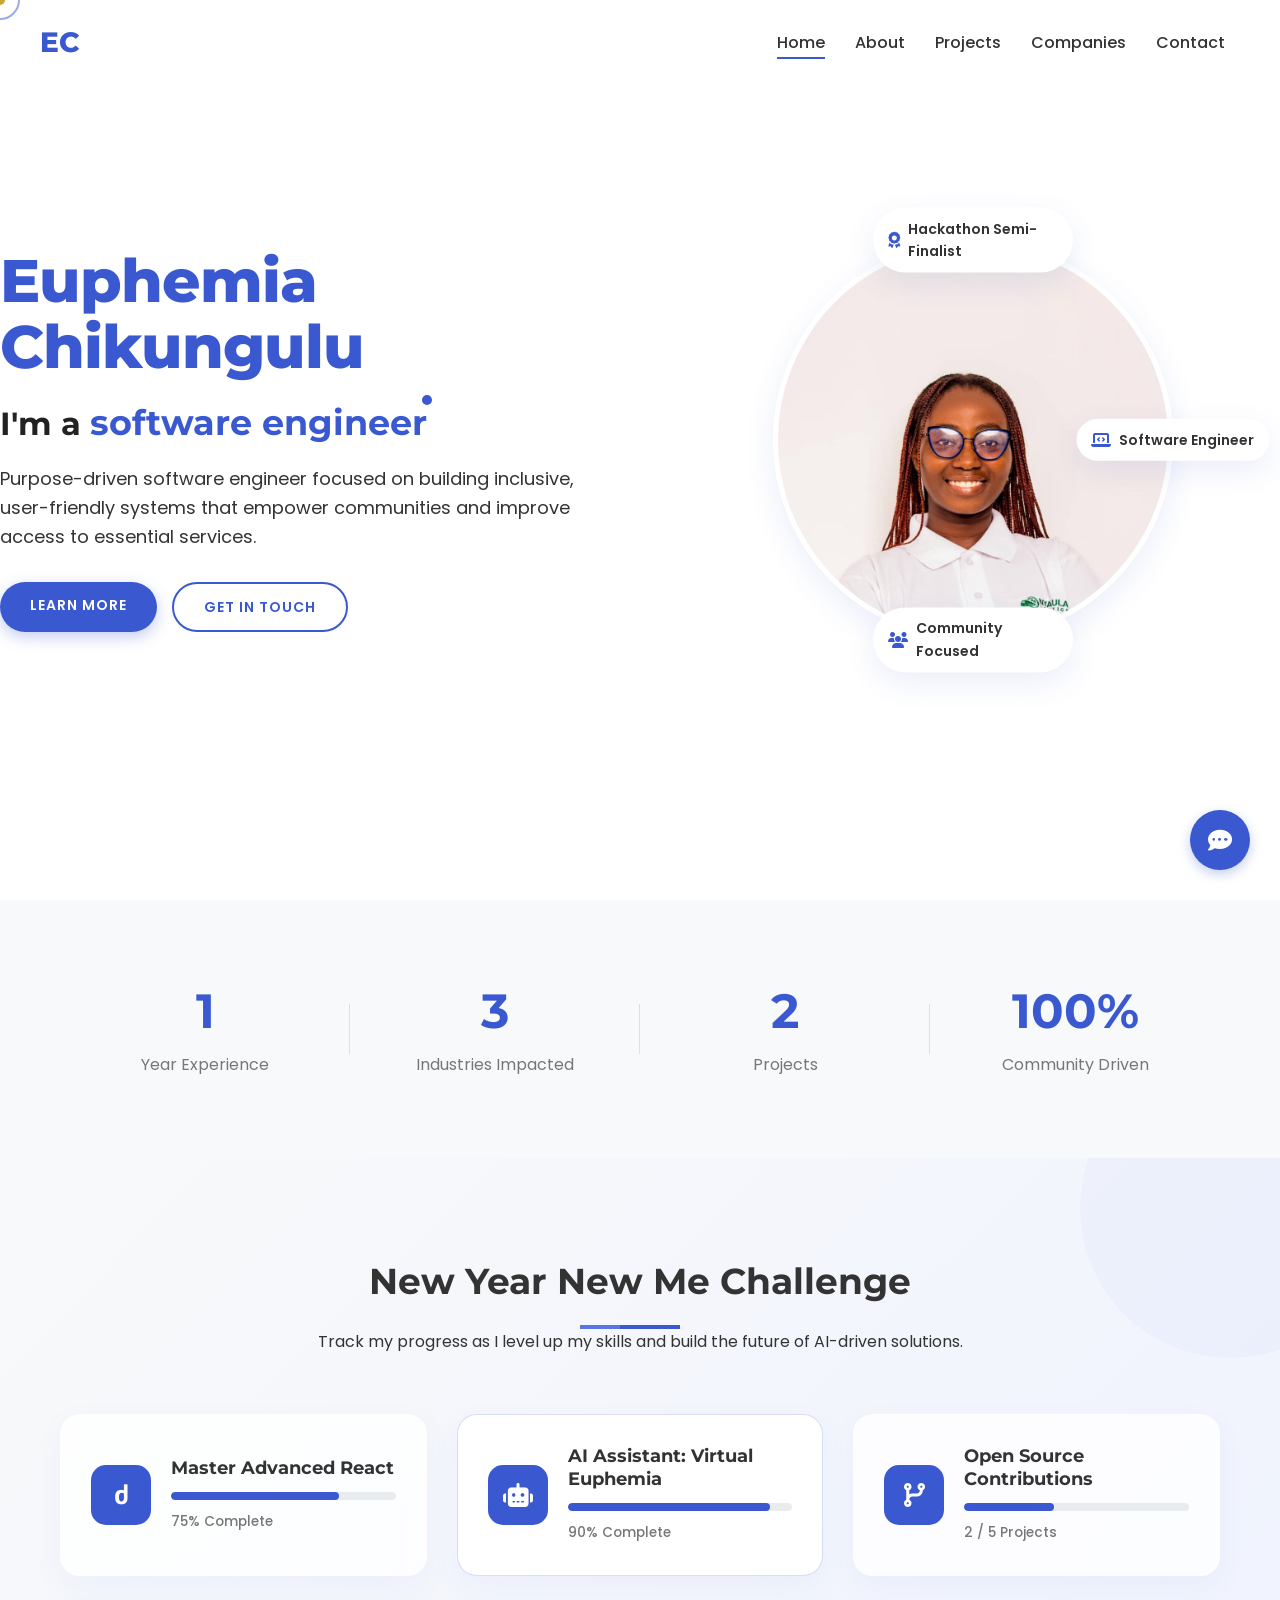
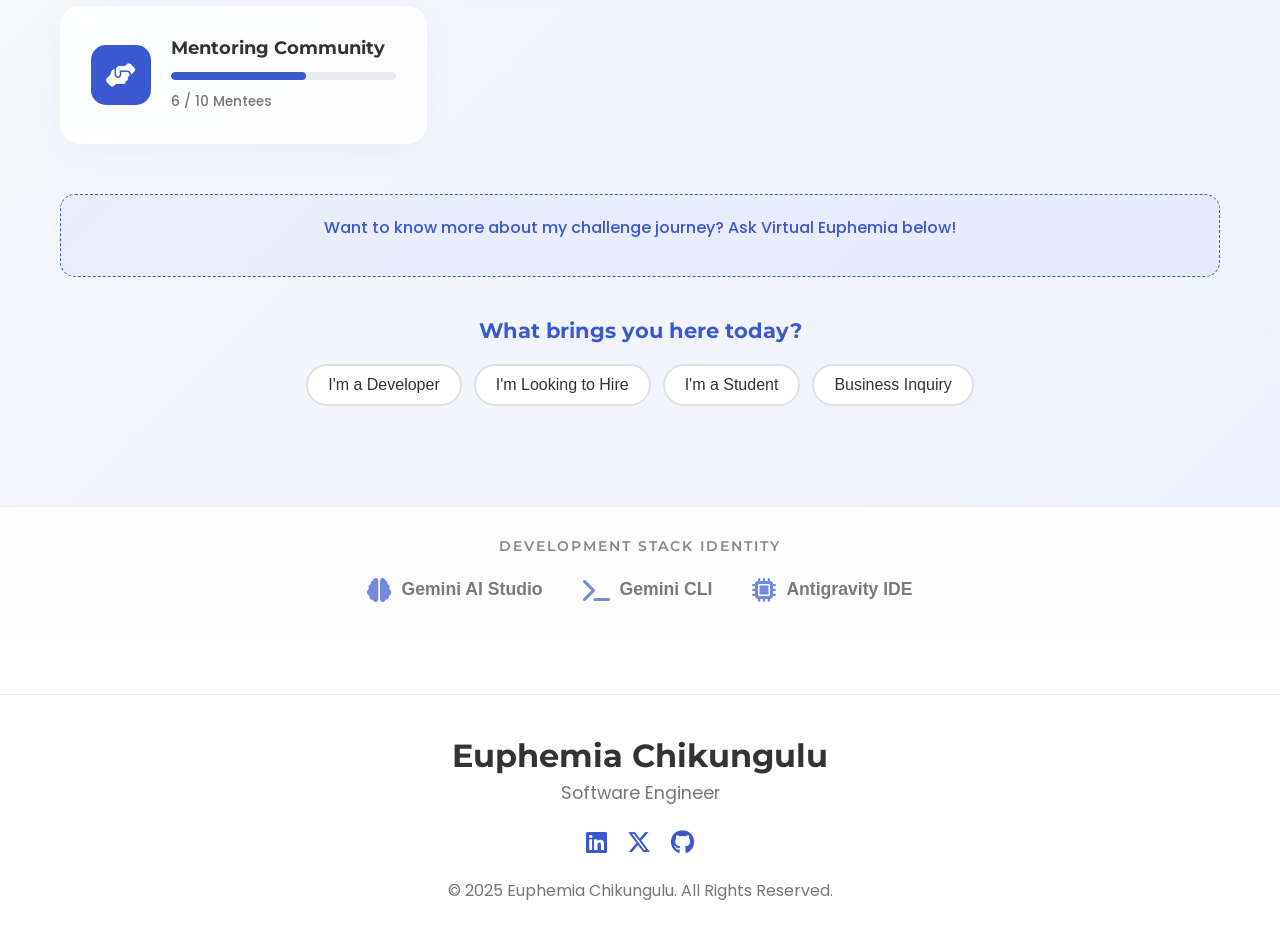
==== commit b71ffc06: "add changes and update the nnetlify bridge  yto call the google gemini api" ====
--- a/index.html
+++ b/index.html
@@ -68,7 +68,7 @@
     </header>
 
 
-    <section class="hero">
+    <section class="hero" style="background-image: url('artifact://portfolio_hero_main_banner');">
         <div class="hero-content">
             <div class="hero-text">
                 <h1 class="reveal-text hero-main-name">Euphemia Chikungulu</h1>
@@ -131,6 +131,93 @@
         </div>
     </section>
 
+
+    <section class="challenge-section">
+        <div class="container">
+            <div class="section-header">
+                <h2>New Year New Me Challenge</h2>
+                <div class="underline"></div>
+                <p>Track my progress as I level up my skills and build the future of AI-driven solutions.</p>
+            </div>
+            <div class="challenge-grid">
+                <div class="challenge-card">
+                    <div class="challenge-icon"><i class="fas fa-react"></i></div>
+                    <div class="challenge-info">
+                        <h3>Master Advanced React</h3>
+                        <div class="progress-bar">
+                            <div class="progress" style="width: 75%;"></div>
+                        </div>
+                        <span class="progress-text">75% Complete</span>
+                    </div>
+                </div>
+                <div class="challenge-card highlight">
+                    <div class="challenge-icon"><i class="fas fa-robot"></i></div>
+                    <div class="challenge-info">
+                        <h3>AI Assistant: Virtual Euphemia</h3>
+                        <div class="progress-bar">
+                            <div class="progress" style="width: 90%;"></div>
+                        </div>
+                        <span class="progress-text">90% Complete</span>
+                    </div>
+                </div>
+                <div class="challenge-card">
+                    <div class="challenge-icon"><i class="fas fa-code-branch"></i></div>
+                    <div class="challenge-info">
+                        <h3>Open Source Contributions</h3>
+                        <div class="progress-bar">
+                            <div class="progress" style="width: 40%;"></div>
+                        </div>
+                        <span class="progress-text">2 / 5 Projects</span>
+                    </div>
+                </div>
+                <div class="challenge-card">
+                    <div class="challenge-icon"><i class="fas fa-hands-helping"></i></div>
+                    <div class="challenge-info">
+                        <h3>Mentoring Community</h3>
+                        <div class="progress-bar">
+                            <div class="progress" style="width: 60%;"></div>
+                        </div>
+                        <span class="progress-text">6 / 10 Mentees</span>
+                    </div>
+                </div>
+            </div>
+            <div class="ai-cta">
+                <p>Want to know more about my challenge journey? Ask Virtual Euphemia below!</p>
+            </div>
+            
+            <div class="personalized-experience">
+                <div class="experience-options">
+                    <h3>What brings you here today?</h3>
+                    <div class="option-buttons">
+                        <button class="exp-option" data-type="developer">I'm a Developer</button>
+                        <button class="exp-option" data-type="recruiter">I'm Looking to Hire</button>
+                        <button class="exp-option" data-type="student">I'm a Student</button>
+                        <button class="exp-option" data-type="business">Business Inquiry</button>
+                    </div>
+                </div>
+            </div>
+        </div>
+    </section>
+
+    <section class="ai-stack-section">
+        <div class="container">
+            <h3 class="ai-stack-title">Development Stack Identity</h3>
+            <div class="ai-stack-grid">
+                <div class="ai-stack-item" title="Google Gemini AI Support">
+                    <i class="fas fa-brain"></i>
+                    <span>Gemini AI Studio</span>
+                </div>
+                <div class="ai-stack-item" title="Google AI Command Line">
+                    <i class="fas fa-terminal"></i>
+                    <span>Gemini CLI</span>
+                </div>
+                <div class="ai-stack-item" title="Google AI-First IDE">
+                    <i class="fas fa-microchip"></i>
+                    <span>Antigravity IDE</span>
+                </div>
+            </div>
+        </div>
+    </section>
 
     <footer>
         <div class="footer-simple">
@@ -150,45 +237,8 @@
         </div>
     </footer>
 
-    <!-- Virtual Euphemia Chat Widget -->
-    <div class="chat-widget-container">
-        <button id="chat-toggle-btn" class="chat-toggle-btn" aria-label="Open Chat">
-            <i class="fas fa-comment-dots"></i>
-        </button>
-
-        <div id="chat-window" class="chat-window hidden">
-            <div class="chat-header">
-                <div class="chat-header-info">
-                    <img src="images/WhatsApp Image 2025-08-21 at 14.28.06_35ba7d1d.jpg" alt="Virtual Euphemia"
-                        class="chat-avatar">
-                    <div class="chat-title">
-                        <h3>Virtual Euphemia</h3>
-                        <span class="status-indicator">Online</span>
-                    </div>
-                </div>
-                <button id="chat-close-btn" class="chat-close-btn" aria-label="Close Chat">
-                    <i class="fas fa-times"></i>
-                </button>
-            </div>
-
-            <div id="chat-messages" class="chat-messages">
-                <div class="message ai-message">
-                    <div class="message-content">
-                        Hi there! I'm Virtual Euphemia using Google Gemini. Ask me about my projects, skills, or my "New
-                        Year New Me" challenge!
-                    </div>
-                    <div class="message-time">Just now</div>
-                </div>
-            </div>
-
-            <div class="chat-input-area">
-                <input type="text" id="chat-input" placeholder="Ask me anything..." autocomplete="off">
-                <button id="chat-send-btn" class="chat-send-btn" aria-label="Send Message">
-                    <i class="fas fa-paper-plane"></i>
-                </button>
-            </div>
-        </div>
-    </div>
+    <!-- Virtual Euphemia Chat Widget will be injected by script.js -->
+    <script src="js/config.js"></script>
     <script src="js/script.js"></script>
     <script src="js/typed.js"></script>
 </body>
--- a/css/styles.css
+++ b/css/styles.css
@@ -1186,6 +1186,58 @@
     cursor: not-allowed;
 }
 
+.chat-voice-btn {
+    width: 40px;
+    height: 40px;
+    border-radius: 50%;
+    background: #f8f9fa;
+    color: #666;
+    border: 1px solid #e0e0e0;
+    cursor: pointer;
+    display: flex;
+    align-items: center;
+    justify-content: center;
+    transition: all 0.2s;
+    margin-right: 8px;
+}
+
+.chat-voice-btn:hover {
+    background: #e9ecef;
+    color: var(--primary-color);
+}
+
+.chat-voice-btn.recording {
+    background: #dc3545;
+    color: white;
+    animation: pulse 1.5s infinite;
+}
+
+.chat-image-btn {
+    width: 40px;
+    height: 40px;
+    border-radius: 50%;
+    background: #f8f9fa;
+    color: #666;
+    border: 1px solid #e0e0e0;
+    cursor: pointer;
+    display: flex;
+    align-items: center;
+    justify-content: center;
+    transition: all 0.2s;
+    margin-right: 8px;
+}
+
+.chat-image-btn:hover {
+    background: #e9ecef;
+    color: var(--primary-color);
+}
+
+@keyframes pulse {
+    0% { box-shadow: 0 0 0 0 rgba(220, 53, 69, 0.7); }
+    70% { box-shadow: 0 0 0 10px rgba(220, 53, 69, 0); }
+    100% { box-shadow: 0 0 0 0 rgba(220, 53, 69, 0); }
+}
+
 /* Typing Indicator */
 .typing-indicator {
     display: flex;
@@ -2360,4 +2412,427 @@
     .contact-header p {
         font-size: 1.1rem;
     }
+}
+
+/* AI Development Stack Badge Styles */
+.ai-stack-section {
+    padding: 30px 0;
+    background: #fdfdfd;
+    border-top: 1px solid #f0f0f0;
+    text-align: center;
+}
+
+.ai-stack-title {
+    font-size: 0.9rem;
+    color: #888;
+    text-transform: uppercase;
+    letter-spacing: 2px;
+    margin-bottom: 20px;
+    font-weight: 600;
+}
+
+.ai-stack-grid {
+    display: flex;
+    justify-content: center;
+    align-items: center;
+    gap: 40px;
+    flex-wrap: wrap;
+}
+
+.ai-stack-item {
+    display: flex;
+    align-items: center;
+    gap: 10px;
+    opacity: 0.7;
+    transition: opacity 0.3s ease;
+}
+
+.ai-stack-item:hover {
+    opacity: 1;
+}
+
+.ai-stack-item i {
+    font-size: 1.5rem;
+    color: var(--primary-color);
+}
+
+.ai-stack-item span {
+    font-weight: 700;
+    color: #444;
+    font-size: 1.1rem;
+}
+
+/* AI Resume Builder Styles */
+.resume-builder-section {
+    padding: 80px 0;
+    background: #fff;
+}
+
+.resume-builder-container {
+    display: flex;
+    gap: 30px;
+    margin-top: 30px;
+}
+
+@media (max-width: 900px) {
+    .resume-builder-container {
+        flex-direction: column;
+    }
+}
+
+.resume-input-section {
+    flex: 1;
+}
+
+.resume-input-section textarea {
+    width: 100%;
+    height: 300px;
+    padding: 20px;
+    border: 1px solid #e0e0e0;
+    border-radius: 12px;
+    font-family: 'Poppins', sans-serif;
+    font-size: 16px;
+    resize: vertical;
+    margin-bottom: 15px;
+    transition: border-color 0.3s;
+}
+
+.resume-input-section textarea:focus {
+    outline: none;
+    border-color: var(--primary-color);
+}
+
+#generate-resume-btn {
+    background: var(--primary-color);
+    color: white;
+    border: none;
+    padding: 14px 28px;
+    border-radius: 8px;
+    font-size: 16px;
+    font-weight: 600;
+    cursor: pointer;
+    transition: background 0.3s;
+    width: 100%;
+}
+
+#generate-resume-btn:hover {
+    background: var(--primary-dark);
+}
+
+.resume-output-section {
+    flex: 1;
+}
+
+.resume-output {
+    background: #f8f9fa;
+    border: 1px solid #e9ecef;
+    border-radius: 12px;
+    padding: 25px;
+    height: 300px;
+    overflow-y: auto;
+    margin-bottom: 15px;
+    font-family: 'Poppins', sans-serif;
+}
+
+.download-btn {
+    background: #28a745;
+    color: white;
+    border: none;
+    padding: 12px 24px;
+    border-radius: 8px;
+    font-size: 16px;
+    font-weight: 600;
+    cursor: pointer;
+    transition: background 0.3s;
+    width: 100%;
+}
+
+.download-btn:hover {
+    background: #218838;
+}
+
+.resume-output h3 {
+    color: var(--primary-color);
+    margin-top: 0;
+    border-bottom: 1px solid #e0e0e0;
+    padding-bottom: 10px;
+}
+
+.resume-output .section {
+    margin-bottom: 20px;
+}
+
+.resume-output .section h4 {
+    color: #333;
+    margin-bottom: 8px;
+}
+
+.resume-output ul {
+    padding-left: 20px;
+    margin-bottom: 0;
+}
+
+.resume-output li {
+    margin-bottom: 5px;
+}
+
+/* AI-Powered Project Recommendations Styles */
+.recommendations-section {
+    padding: 80px 0;
+    background: #f8f9fa;
+}
+
+.interest-selector {
+    text-align: center;
+    margin-bottom: 40px;
+}
+
+.interest-selector p {
+    font-size: 1.2rem;
+    color: #333;
+    margin-bottom: 20px;
+}
+
+.interest-tags {
+    display: flex;
+    justify-content: center;
+    flex-wrap: wrap;
+    gap: 12px;
+}
+
+.tag {
+    background: #fff;
+    color: var(--primary-color);
+    padding: 8px 20px;
+    border-radius: 30px;
+    border: 2px solid var(--primary-color);
+    cursor: pointer;
+    transition: all 0.3s;
+    font-weight: 500;
+    display: inline-block;
+    margin: 5px;
+}
+
+.tag:hover {
+    background: var(--primary-color);
+    color: white;
+}
+
+.tag.selected {
+    background: var(--primary-color);
+    color: white;
+}
+
+.recommended-projects {
+    text-align: center;
+}
+
+.no-selection {
+    font-size: 1.1rem;
+    color: #666;
+    font-style: italic;
+    margin-bottom: 30px;
+}
+
+#recommended-projects-container {
+    display: grid;
+    grid-template-columns: repeat(auto-fit, minmax(300px, 1fr));
+    gap: 30px;
+    margin-top: 30px;
+}
+
+@media (max-width: 768px) {
+    .interest-tags {
+        flex-direction: column;
+        align-items: center;
+    }
+    
+    .tag {
+        width: 80%;
+    }
+}
+
+/* Hero Banner Enhancement */
+.hero {
+    background-size: cover;
+    background-position: center;
+    background-repeat: no-repeat;
+    position: relative;
+}
+
+.hero::after {
+    content: '';
+    position: absolute;
+    top: 0;
+    left: 0;
+    width: 100%;
+    height: 100%;
+    background: linear-gradient(to right, rgba(255, 255, 255, 0.95) 40%, rgba(255, 255, 255, 0.7) 100%);
+    z-index: 1;
+}
+
+.hero-content {
+    position: relative;
+    z-index: 2;
+}
+
+/* Challenge Section Styles ... */
+
+
+/* Challenge Section Styles */
+.challenge-section {
+    background: linear-gradient(135deg, #f8f9fa 0%, #eef2ff 100%);
+    padding: 100px 0;
+    position: relative;
+    overflow: hidden;
+}
+
+.challenge-section::before {
+    content: '';
+    position: absolute;
+    top: -100px;
+    right: -100px;
+    width: 300px;
+    height: 300px;
+    background: rgba(58, 89, 209, 0.03);
+    border-radius: 50%;
+}
+
+.challenge-grid {
+    display: grid;
+    grid-template-columns: repeat(auto-fit, minmax(280px, 1fr));
+    gap: 30px;
+    margin-top: 50px;
+}
+
+.challenge-card {
+    background: rgba(255, 255, 255, 0.8);
+    -webkit-backdrop-filter: blur(10px);
+    backdrop-filter: blur(10px);
+    border: 1px solid rgba(255, 255, 255, 0.3);
+    padding: 30px;
+    border-radius: 20px;
+    box-shadow: 0 10px 30px rgba(58, 89, 209, 0.05);
+    display: flex;
+    gap: 20px;
+    align-items: center;
+    transition: all 0.3s ease;
+}
+
+.challenge-card:hover {
+    transform: translateY(-5px);
+    box-shadow: 0 15px 35px rgba(58, 89, 209, 0.1);
+}
+
+.challenge-card.highlight {
+    background: white;
+    border: 1px solid rgba(58, 89, 209, 0.2);
+}
+
+.challenge-icon {
+    width: 60px;
+    height: 60px;
+    background: var(--primary-color);
+    color: white;
+    border-radius: 15px;
+    display: flex;
+    align-items: center;
+    justify-content: center;
+    font-size: 24px;
+    flex-shrink: 0;
+}
+
+.challenge-info {
+    flex: 1;
+}
+
+.challenge-info h3 {
+    font-size: 1.1rem;
+    margin-bottom: 12px;
+    color: var(--text-color);
+}
+
+.progress-bar {
+    width: 100%;
+    height: 8px;
+    background: #e9ecef;
+    border-radius: 4px;
+    overflow: hidden;
+    margin-bottom: 8px;
+}
+
+.progress {
+    height: 100%;
+    background: var(--primary-color);
+    border-radius: 4px;
+    transition: width 1s ease-in-out;
+}
+
+.progress-text {
+    font-size: 0.85rem;
+    color: var(--text-light);
+    font-weight: 500;
+}
+
+.ai-cta {
+    text-align: center;
+    margin-top: 50px;
+    padding: 20px;
+    background: rgba(58, 89, 209, 0.05);
+    border-radius: 15px;
+    border: 1px dashed var(--primary-color);
+    color: var(--primary-color);
+    font-weight: 500;
+}
+
+.personalized-experience {
+    margin-top: 40px;
+    text-align: center;
+}
+
+.experience-options h3 {
+    color: var(--primary-color);
+    margin-bottom: 20px;
+    font-size: 1.3rem;
+}
+
+.option-buttons {
+    display: flex;
+    justify-content: center;
+    flex-wrap: wrap;
+    gap: 12px;
+}
+
+.exp-option {
+    background: #fff;
+    color: var(--text-color);
+    border: 2px solid #e0e0e0;
+    padding: 10px 20px;
+    border-radius: 30px;
+    cursor: pointer;
+    transition: all 0.3s;
+    font-size: 1rem;
+    font-weight: 500;
+}
+
+.exp-option:hover {
+    border-color: var(--primary-color);
+    background: var(--primary-color);
+    color: white;
+}
+
+.exp-option.selected {
+    border-color: var(--primary-color);
+    background: var(--primary-color);
+    color: white;
+}
+
+@media (max-width: 768px) {
+    .challenge-section {
+        padding: 60px 0;
+    }
+
+    .challenge-card {
+        padding: 20px;
+    }
 }
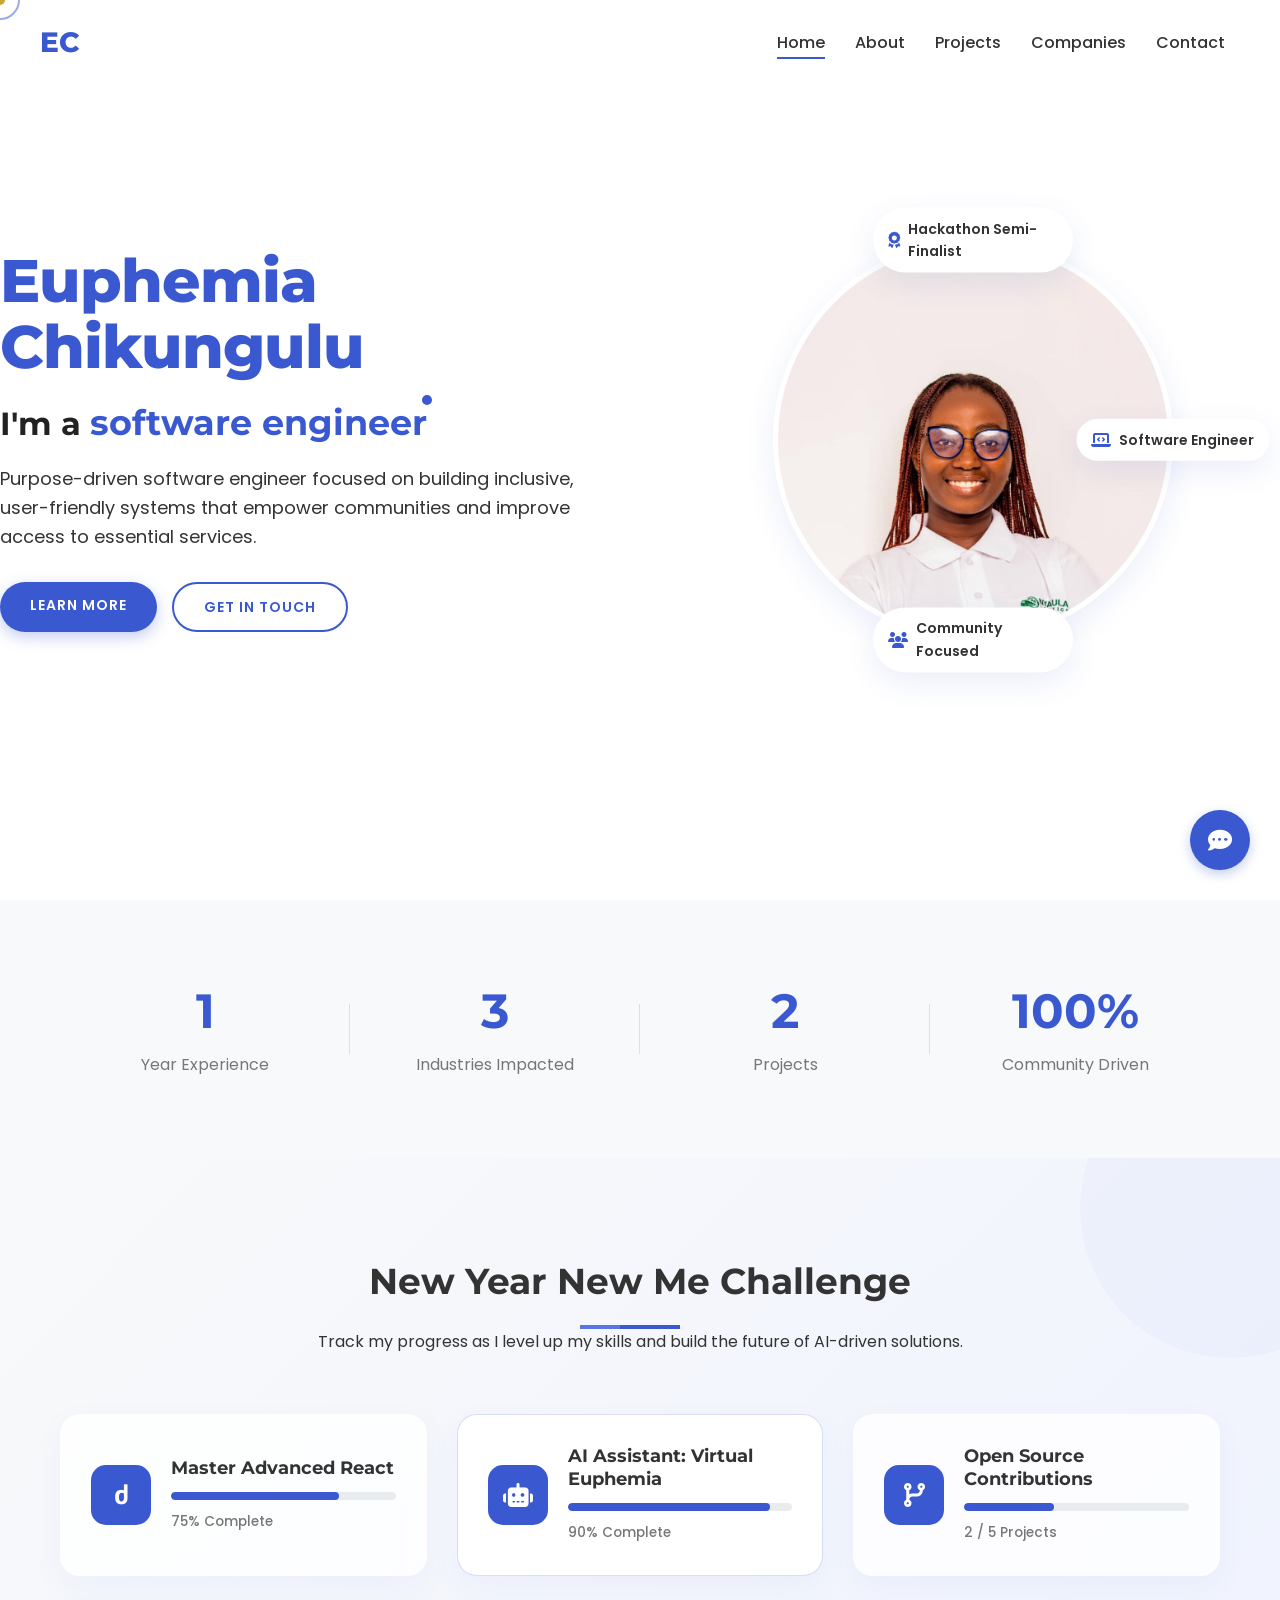
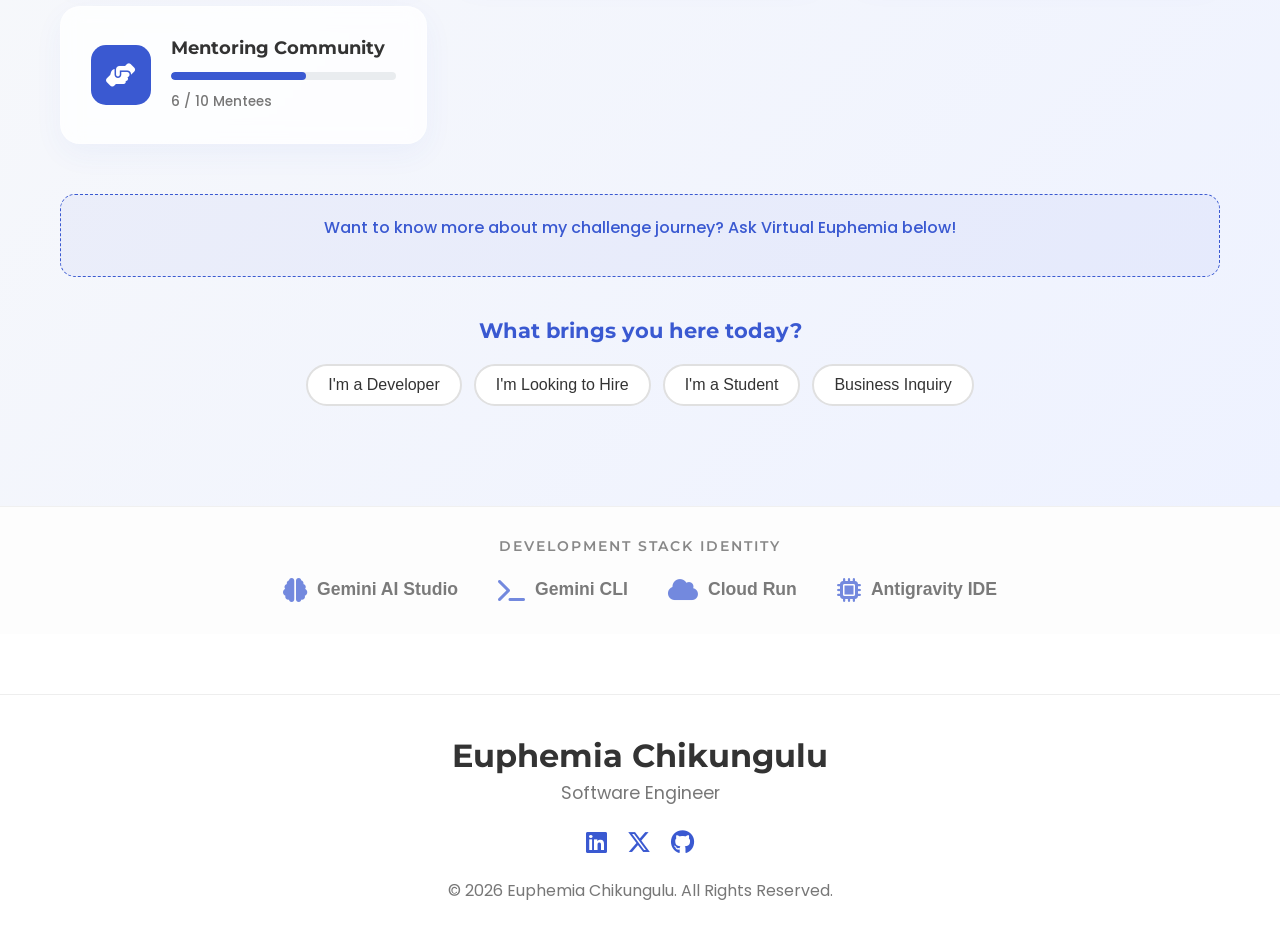
==== commit e842412b: "Auto-update footer year and add Cloud Run to tech stack" ====
--- a/index.html
+++ b/index.html
@@ -184,7 +184,7 @@
             <div class="ai-cta">
                 <p>Want to know more about my challenge journey? Ask Virtual Euphemia below!</p>
             </div>
-            
+
             <div class="personalized-experience">
                 <div class="experience-options">
                     <h3>What brings you here today?</h3>
@@ -210,6 +210,10 @@
                 <div class="ai-stack-item" title="Google AI Command Line">
                     <i class="fas fa-terminal"></i>
                     <span>Gemini CLI</span>
+                </div>
+                <div class="ai-stack-item" title="Google Cloud Run Deployment">
+                    <i class="fas fa-cloud"></i>
+                    <span>Cloud Run</span>
                 </div>
                 <div class="ai-stack-item" title="Google AI-First IDE">
                     <i class="fas fa-microchip"></i>
@@ -233,7 +237,8 @@
                             class="fab fa-github"></i></a>
                 </div>
             </div>
-            <p class="footer-copyright">&copy; 2025 Euphemia Chikungulu. All Rights Reserved.</p>
+            <p class="footer-copyright">&copy; <span id="current-year">2025</span> Euphemia Chikungulu. All Rights
+                Reserved.</p>
         </div>
     </footer>
 
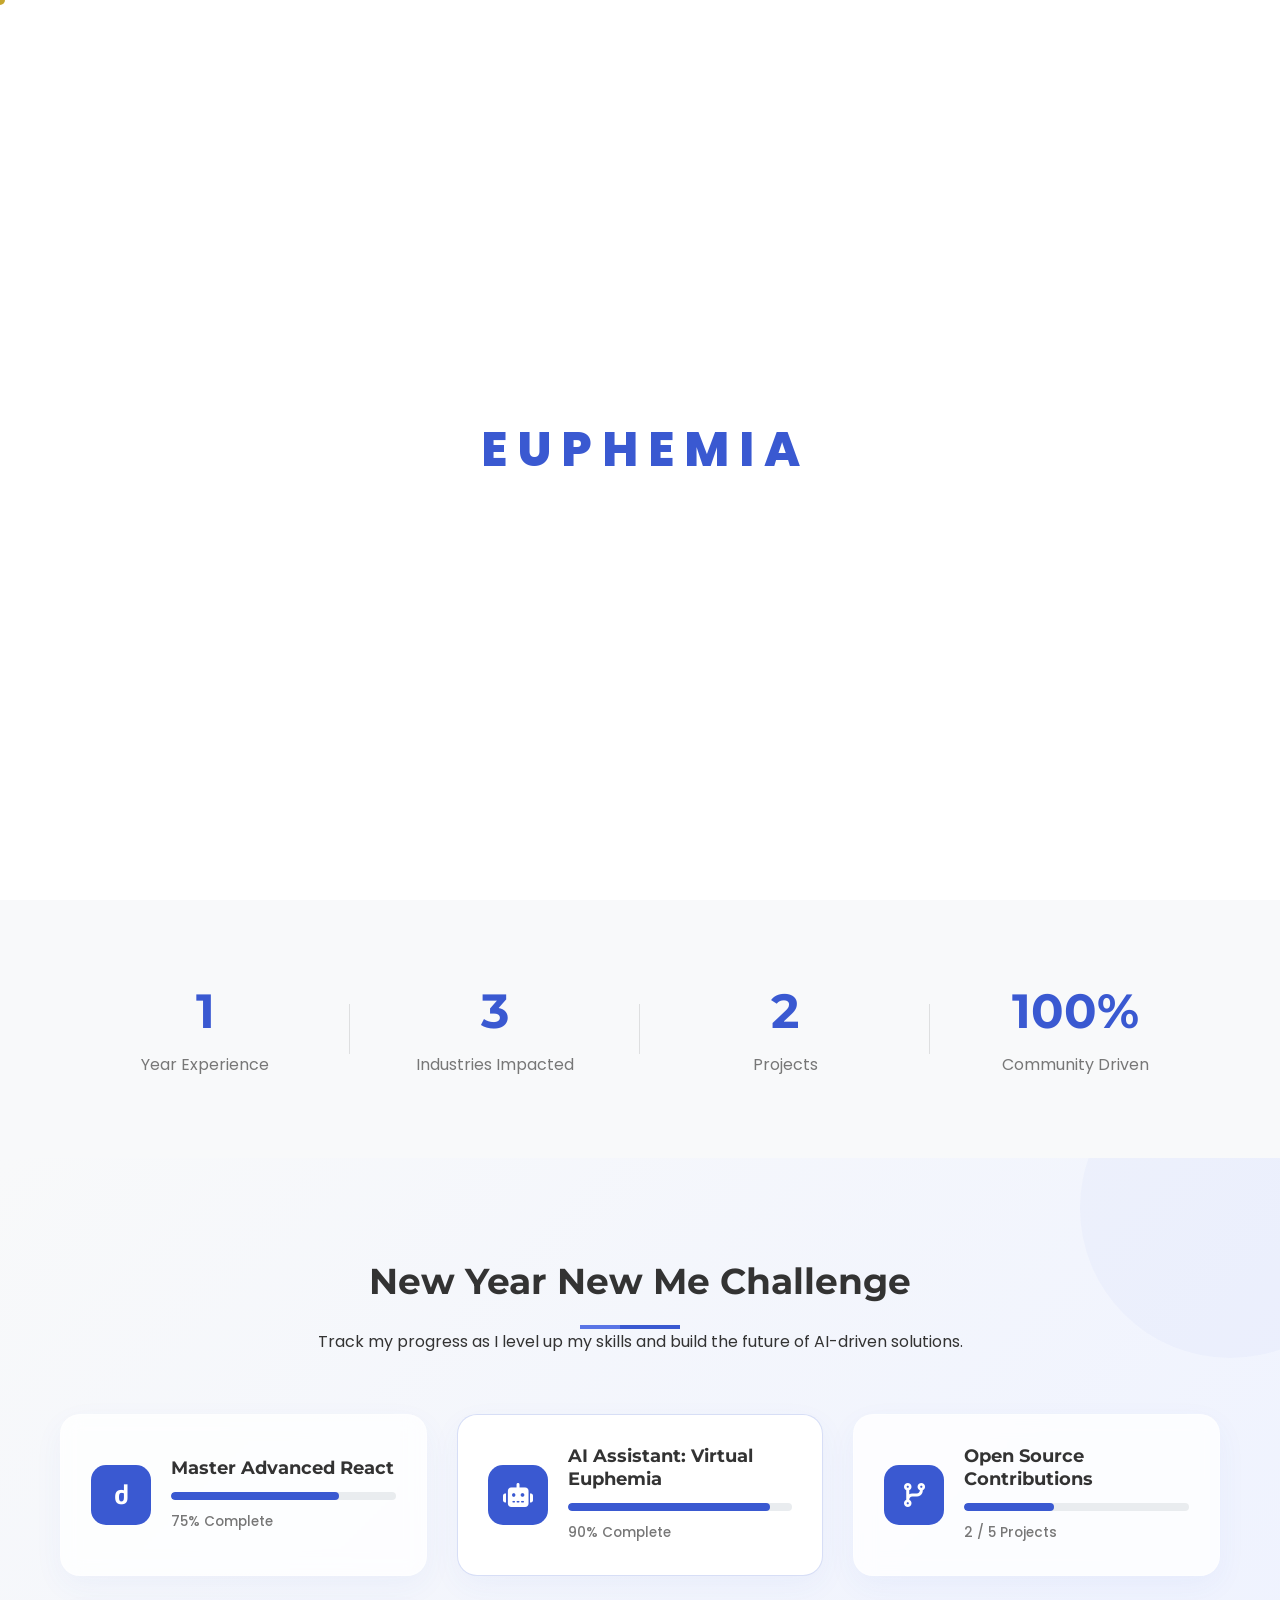
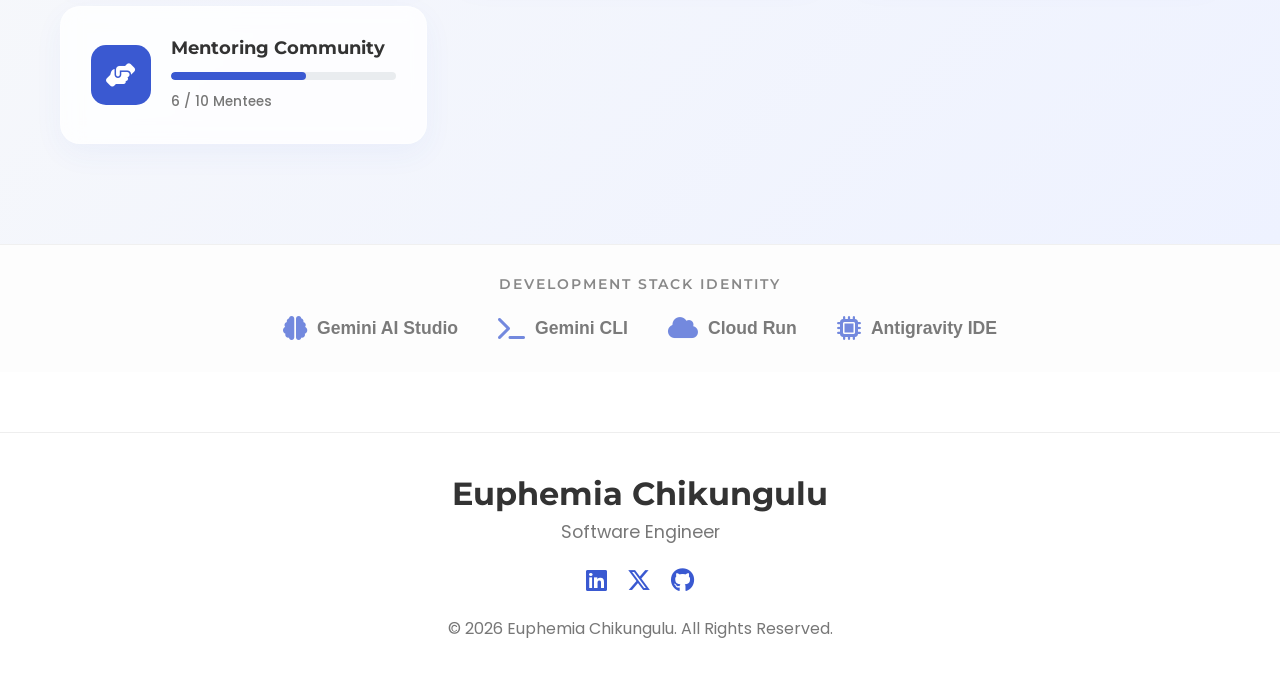
==== commit 034344b3: "remove the chatbot on the portfolio" ====
--- a/index.html
+++ b/index.html
@@ -42,10 +42,8 @@
         </div>
     </div>
 
-
     <div class="cursor"></div>
     <div class="cursor-follower"></div>
-
 
     <header>
         <div class="logo">
@@ -181,21 +179,6 @@
                     </div>
                 </div>
             </div>
-            <div class="ai-cta">
-                <p>Want to know more about my challenge journey? Ask Virtual Euphemia below!</p>
-            </div>
-
-            <div class="personalized-experience">
-                <div class="experience-options">
-                    <h3>What brings you here today?</h3>
-                    <div class="option-buttons">
-                        <button class="exp-option" data-type="developer">I'm a Developer</button>
-                        <button class="exp-option" data-type="recruiter">I'm Looking to Hire</button>
-                        <button class="exp-option" data-type="student">I'm a Student</button>
-                        <button class="exp-option" data-type="business">Business Inquiry</button>
-                    </div>
-                </div>
-            </div>
         </div>
     </section>
 
@@ -242,8 +225,6 @@
         </div>
     </footer>
 
-    <!-- Virtual Euphemia Chat Widget will be injected by script.js -->
-    <script src="js/config.js"></script>
     <script src="js/script.js"></script>
     <script src="js/typed.js"></script>
 </body>
--- a/css/styles.css
+++ b/css/styles.css
@@ -969,324 +969,6 @@
     box-sizing: border-box;
 }
 
-/* Chat Widget Styles */
-.chat-widget-container {
-    position: fixed;
-    bottom: 30px;
-    right: 30px;
-    z-index: 9999;
-    font-family: 'Poppins', sans-serif;
-}
-
-.chat-toggle-btn {
-    width: 60px;
-    height: 60px;
-    border-radius: 50%;
-    background: var(--primary-color);
-    color: #fff;
-    border: none;
-    cursor: pointer;
-    box-shadow: 0 4px 12px rgba(58, 89, 209, 0.3);
-    font-size: 24px;
-    transition: all 0.3s cubic-bezier(0.175, 0.885, 0.32, 1.275);
-    display: flex;
-    align-items: center;
-    justify-content: center;
-}
-
-.chat-toggle-btn:hover {
-    transform: scale(1.1);
-    background: var(--primary-dark);
-}
-
-.chat-window {
-    position: absolute;
-    bottom: 80px;
-    right: 0;
-    width: 350px;
-    height: 500px;
-    background: #fff;
-    border-radius: 20px;
-    box-shadow: 0 10px 40px rgba(0, 0, 0, 0.1);
-    display: flex;
-    flex-direction: column;
-    overflow: hidden;
-    transition: all 0.3s ease;
-    transform-origin: bottom right;
-    border: 1px solid rgba(0, 0, 0, 0.05);
-}
-
-.chat-window.hidden {
-    opacity: 0;
-    pointer-events: none;
-    transform: scale(0.9) translateY(20px);
-}
-
-.chat-header {
-    background: var(--primary-color);
-    color: #fff;
-    padding: 15px 20px;
-    display: flex;
-    justify-content: space-between;
-    align-items: center;
-    border-bottom: 1px solid rgba(255, 255, 255, 0.1);
-}
-
-.chat-header-info {
-    display: flex;
-    align-items: center;
-    gap: 12px;
-}
-
-.chat-avatar {
-    width: 40px;
-    height: 40px;
-    border-radius: 50%;
-    object-fit: cover;
-    border: 2px solid rgba(255, 255, 255, 0.8);
-}
-
-.chat-title h3 {
-    font-size: 16px;
-    font-weight: 600;
-    margin: 0;
-}
-
-.status-indicator {
-    font-size: 12px;
-    opacity: 0.9;
-    display: flex;
-    align-items: center;
-    gap: 6px;
-}
-
-.status-indicator::before {
-    content: '';
-    width: 8px;
-    height: 8px;
-    background: #4ade80;
-    border-radius: 50%;
-    display: block;
-}
-
-.chat-close-btn {
-    background: transparent;
-    border: none;
-    color: rgba(255, 255, 255, 0.8);
-    cursor: pointer;
-    font-size: 18px;
-    padding: 5px;
-    transition: color 0.2s;
-}
-
-.chat-close-btn:hover {
-    color: #fff;
-}
-
-.chat-messages {
-    flex: 1;
-    overflow-y: auto;
-    padding: 20px;
-    background: #f8f9fa;
-    display: flex;
-    flex-direction: column;
-    gap: 15px;
-}
-
-.message {
-    max-width: 85%;
-    display: flex;
-    flex-direction: column;
-    gap: 4px;
-}
-
-.message.ai-message {
-    align-self: flex-start;
-}
-
-.message.user-message {
-    align-self: flex-end;
-}
-
-.message-content {
-    padding: 12px 16px;
-    border-radius: 12px;
-    font-size: 14px;
-    line-height: 1.5;
-    position: relative;
-}
-
-.ai-message .message-content {
-    background: #fff;
-    color: #333;
-    border-radius: 12px 12px 12px 2px;
-    box-shadow: 0 2px 8px rgba(0, 0, 0, 0.05);
-}
-
-.user-message .message-content {
-    background: var(--primary-color);
-    color: #fff;
-    border-radius: 12px 12px 2px 12px;
-}
-
-.message-time {
-    font-size: 10px;
-    color: #999;
-    margin-left: 2px;
-}
-
-.user-message .message-time {
-    align-self: flex-end;
-    margin-right: 2px;
-}
-
-.chat-input-area {
-    padding: 15px;
-    background: #fff;
-    border-top: 1px solid #eee;
-    display: flex;
-    gap: 10px;
-}
-
-.chat-input-area input {
-    flex: 1;
-    border: 1px solid #e0e0e0;
-    border-radius: 24px;
-    padding: 10px 16px;
-    font-family: inherit;
-    font-size: 14px;
-    outline: none;
-    transition: border-color 0.2s;
-}
-
-.chat-input-area input:focus {
-    border-color: var(--primary-color);
-}
-
-.chat-send-btn {
-    width: 40px;
-    height: 40px;
-    border-radius: 50%;
-    background: var(--primary-color);
-    color: #fff;
-    border: none;
-    cursor: pointer;
-    display: flex;
-    align-items: center;
-    justify-content: center;
-    transition: background 0.2s;
-}
-
-.chat-send-btn:hover {
-    background: var(--primary-dark);
-}
-
-.chat-send-btn:disabled {
-    background: #ccc;
-    cursor: not-allowed;
-}
-
-.chat-voice-btn {
-    width: 40px;
-    height: 40px;
-    border-radius: 50%;
-    background: #f8f9fa;
-    color: #666;
-    border: 1px solid #e0e0e0;
-    cursor: pointer;
-    display: flex;
-    align-items: center;
-    justify-content: center;
-    transition: all 0.2s;
-    margin-right: 8px;
-}
-
-.chat-voice-btn:hover {
-    background: #e9ecef;
-    color: var(--primary-color);
-}
-
-.chat-voice-btn.recording {
-    background: #dc3545;
-    color: white;
-    animation: pulse 1.5s infinite;
-}
-
-.chat-image-btn {
-    width: 40px;
-    height: 40px;
-    border-radius: 50%;
-    background: #f8f9fa;
-    color: #666;
-    border: 1px solid #e0e0e0;
-    cursor: pointer;
-    display: flex;
-    align-items: center;
-    justify-content: center;
-    transition: all 0.2s;
-    margin-right: 8px;
-}
-
-.chat-image-btn:hover {
-    background: #e9ecef;
-    color: var(--primary-color);
-}
-
-@keyframes pulse {
-    0% { box-shadow: 0 0 0 0 rgba(220, 53, 69, 0.7); }
-    70% { box-shadow: 0 0 0 10px rgba(220, 53, 69, 0); }
-    100% { box-shadow: 0 0 0 0 rgba(220, 53, 69, 0); }
-}
-
-/* Typing Indicator */
-.typing-indicator {
-    display: flex;
-    gap: 4px;
-    padding: 12px 16px;
-    background: #fff;
-    border-radius: 12px 12px 12px 2px;
-    width: fit-content;
-    box-shadow: 0 2px 8px rgba(0, 0, 0, 0.05);
-}
-
-.typing-dot {
-    width: 6px;
-    height: 6px;
-    background: #ccc;
-    border-radius: 50%;
-    animation: typing 1.4s infinite ease-in-out both;
-}
-
-.typing-dot:nth-child(1) {
-    animation-delay: -0.32s;
-}
-
-.typing-dot:nth-child(2) {
-    animation-delay: -0.16s;
-}
-
-@keyframes typing {
-
-    0%,
-    80%,
-    100% {
-        transform: scale(0);
-    }
-
-    40% {
-        transform: scale(1);
-    }
-}
-
-@media (max-width: 480px) {
-    .chat-window {
-        width: calc(100vw - 40px);
-        height: 80vh;
-        bottom: 80px;
-        right: -10px;
-    }
-}
-
 html {
     scroll-behavior: smooth;
 }
@@ -2774,59 +2456,6 @@
     font-weight: 500;
 }
 
-.ai-cta {
-    text-align: center;
-    margin-top: 50px;
-    padding: 20px;
-    background: rgba(58, 89, 209, 0.05);
-    border-radius: 15px;
-    border: 1px dashed var(--primary-color);
-    color: var(--primary-color);
-    font-weight: 500;
-}
-
-.personalized-experience {
-    margin-top: 40px;
-    text-align: center;
-}
-
-.experience-options h3 {
-    color: var(--primary-color);
-    margin-bottom: 20px;
-    font-size: 1.3rem;
-}
-
-.option-buttons {
-    display: flex;
-    justify-content: center;
-    flex-wrap: wrap;
-    gap: 12px;
-}
-
-.exp-option {
-    background: #fff;
-    color: var(--text-color);
-    border: 2px solid #e0e0e0;
-    padding: 10px 20px;
-    border-radius: 30px;
-    cursor: pointer;
-    transition: all 0.3s;
-    font-size: 1rem;
-    font-weight: 500;
-}
-
-.exp-option:hover {
-    border-color: var(--primary-color);
-    background: var(--primary-color);
-    color: white;
-}
-
-.exp-option.selected {
-    border-color: var(--primary-color);
-    background: var(--primary-color);
-    color: white;
-}
-
 @media (max-width: 768px) {
     .challenge-section {
         padding: 60px 0;
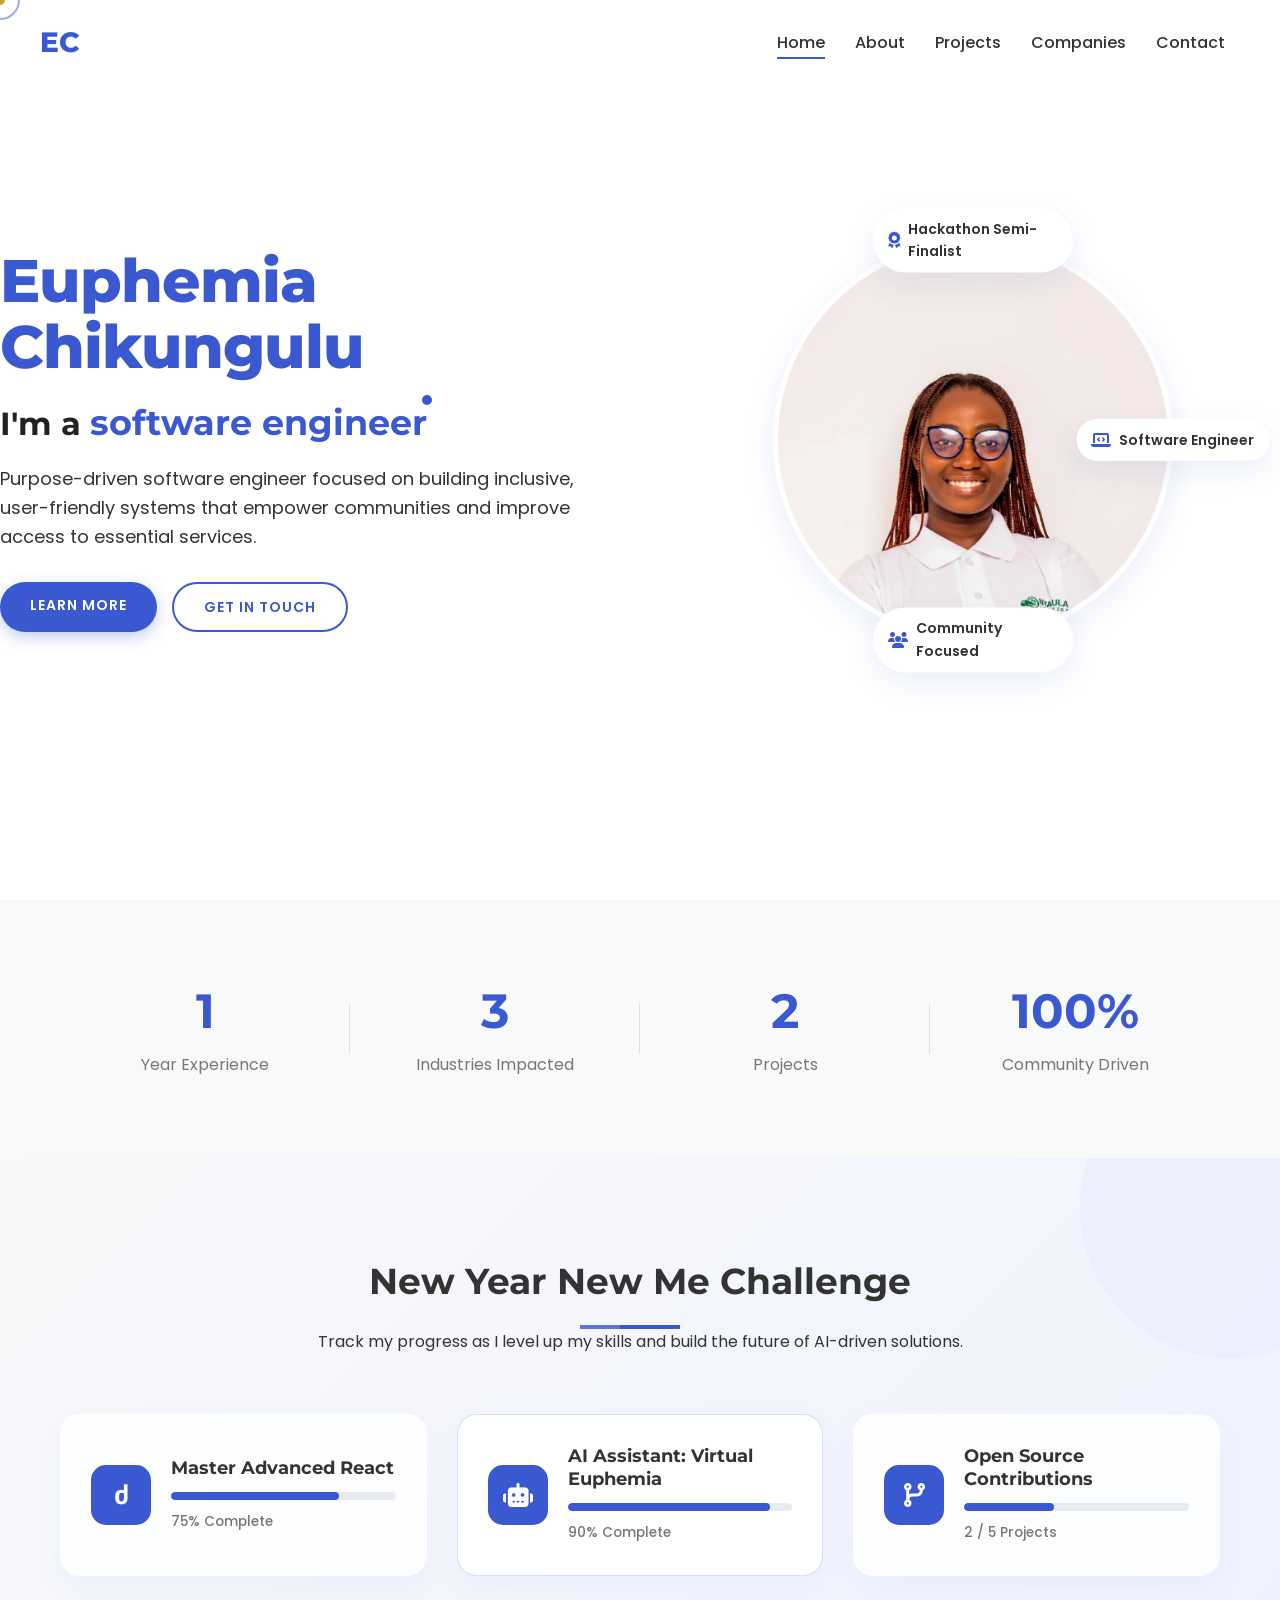
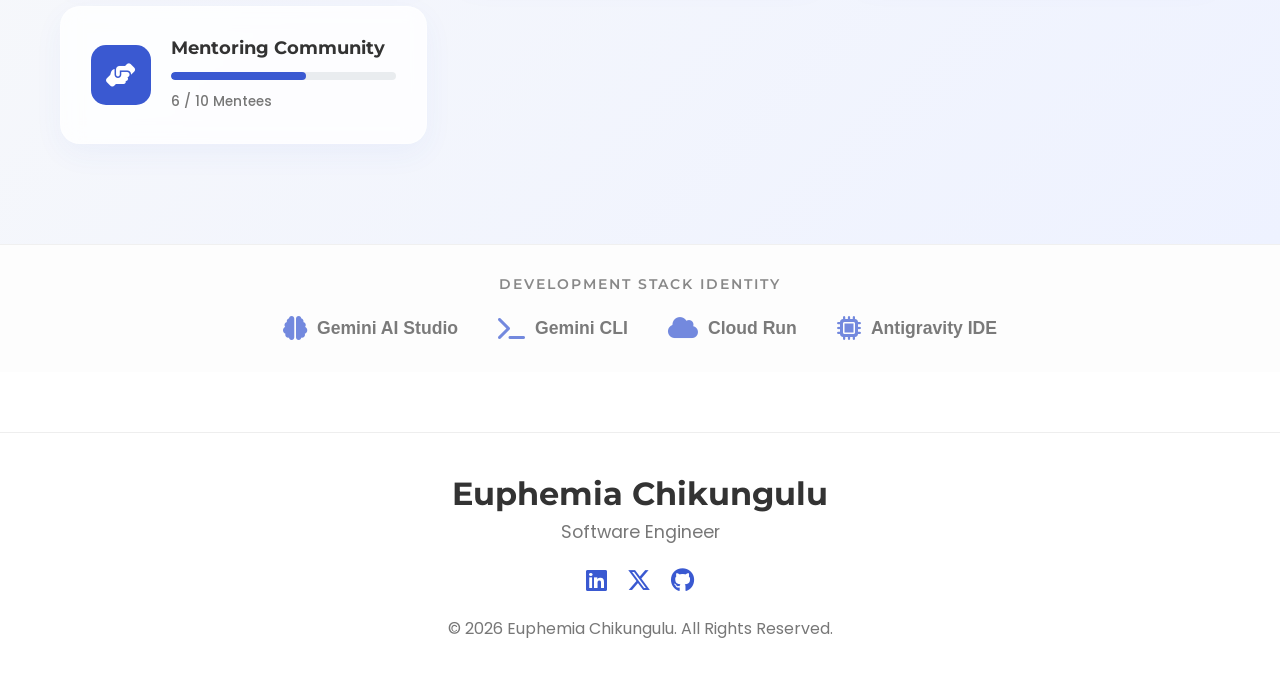
==== commit d6180595: "add chnages to the codebase" ====
--- a/index.html
+++ b/index.html
@@ -65,7 +65,6 @@
         </div>
     </header>
 
-
     <section class="hero" style="background-image: url('artifact://portfolio_hero_main_banner');">
         <div class="hero-content">
             <div class="hero-text">
@@ -128,8 +127,6 @@
             </div>
         </div>
     </section>
-
-
     <section class="challenge-section">
         <div class="container">
             <div class="section-header">
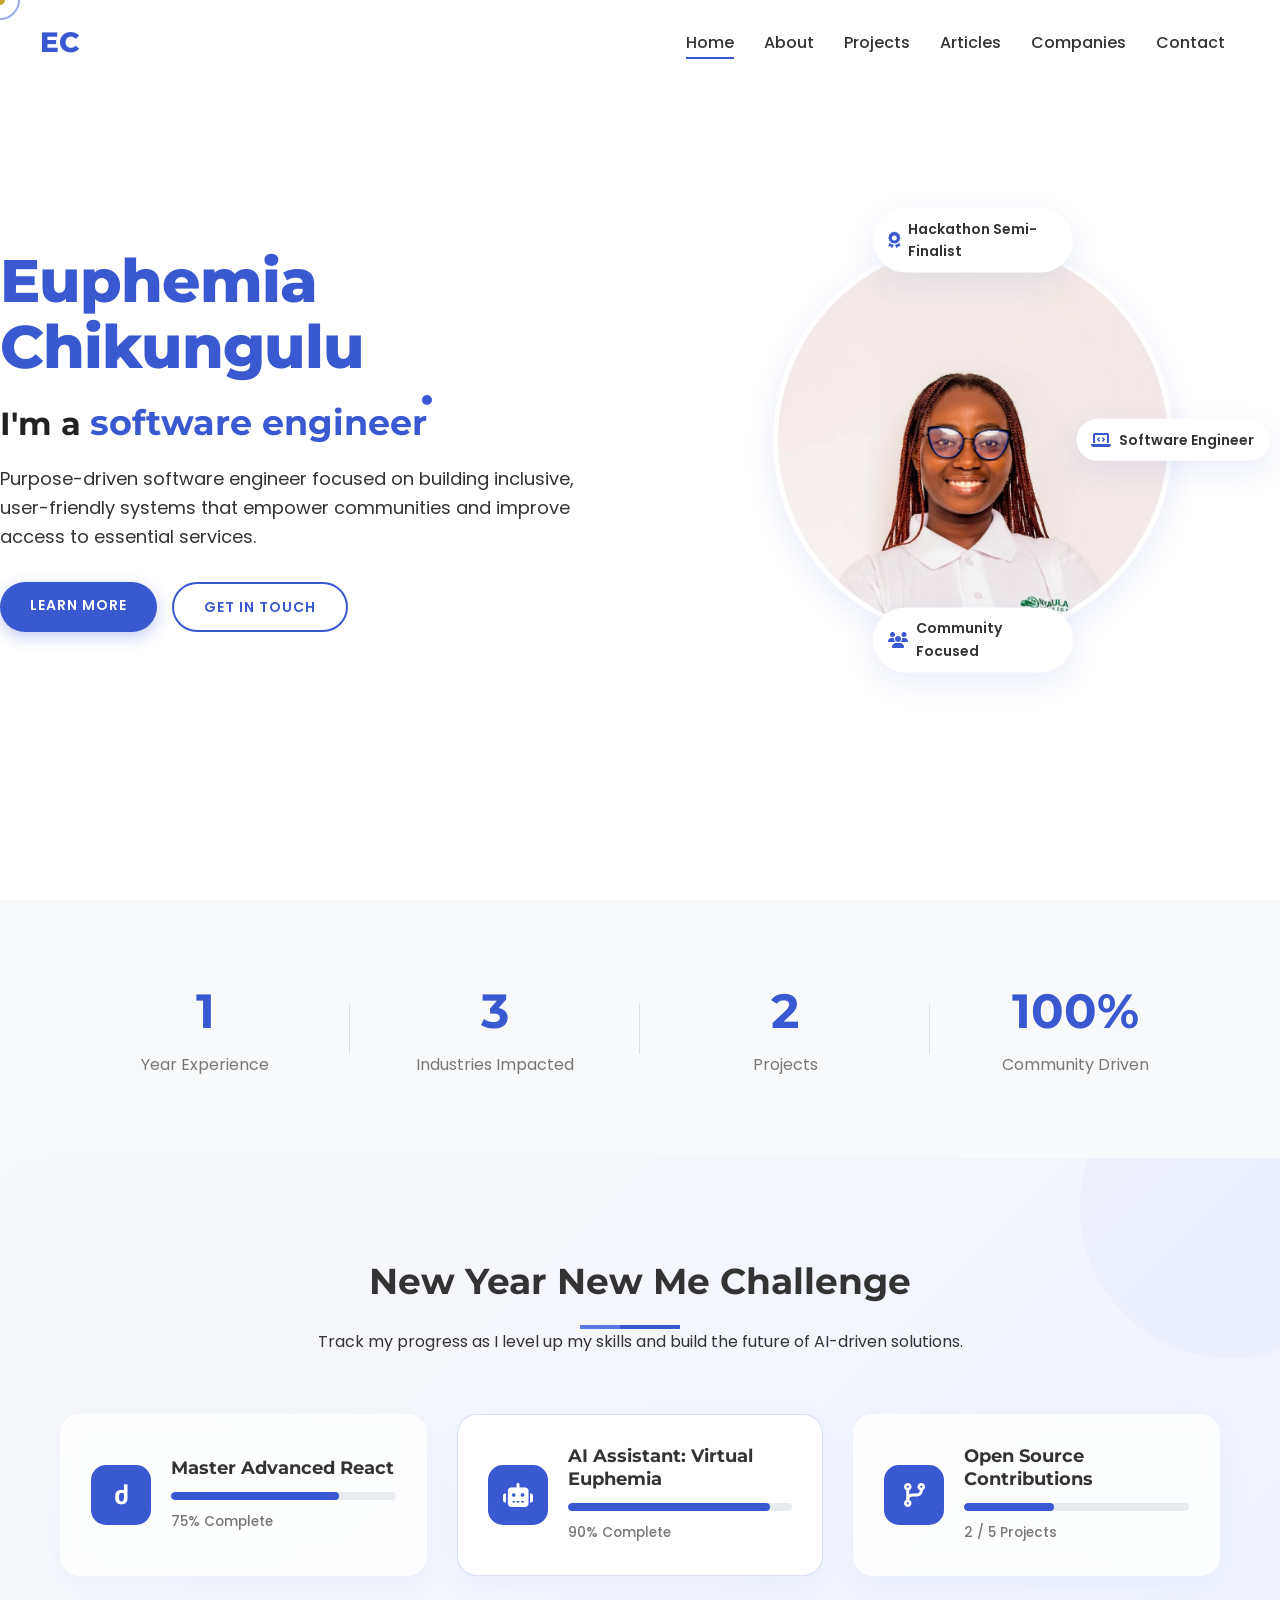
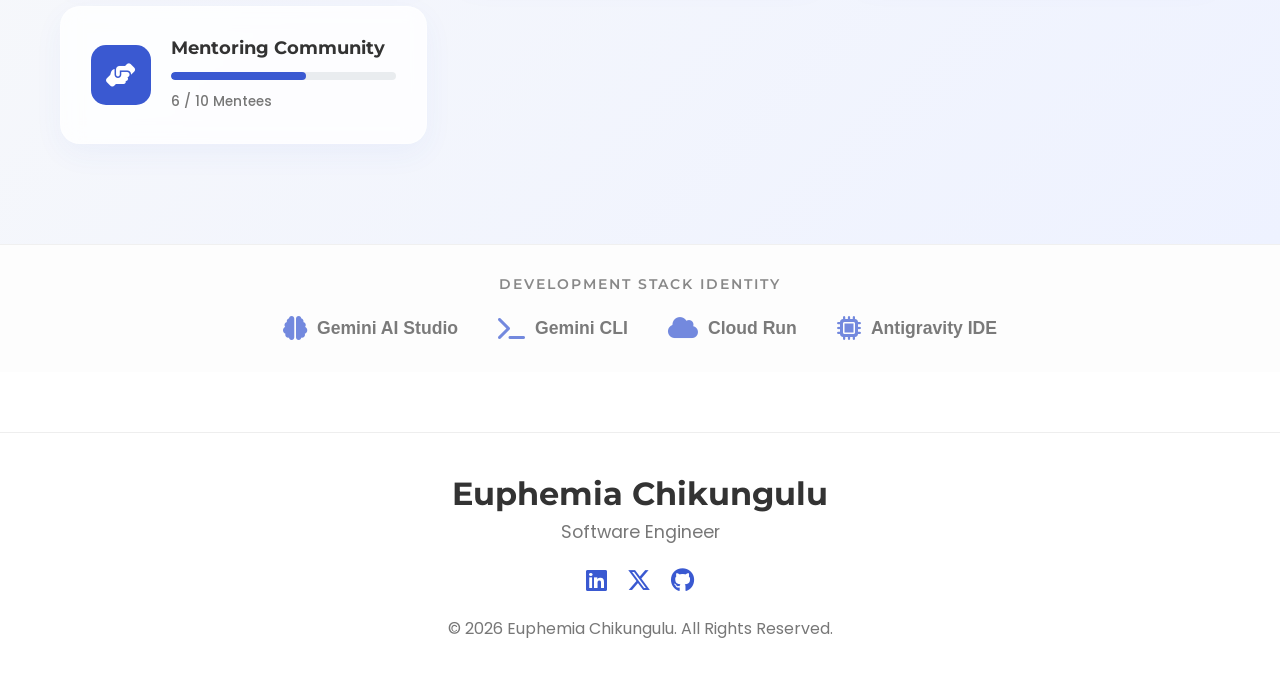
==== commit 41df8a99: "emwovw the ai cv builder" ====
--- a/index.html
+++ b/index.html
@@ -54,6 +54,7 @@
                 <li><a href="index.html" class="active">Home</a></li>
                 <li><a href="about.html">About</a></li>
                 <li><a href="projects.html">Projects</a></li>
+                <li><a href="articles.html">Articles</a></li>
                 <li><a href="companies.html">Companies</a></li>
                 <li><a href="contact.html">Contact</a></li>
             </ul>
@@ -202,7 +203,6 @@
             </div>
         </div>
     </section>
-
     <footer>
         <div class="footer-simple">
             <div class="footer-main">
@@ -221,7 +221,6 @@
                 Reserved.</p>
         </div>
     </footer>
-
     <script src="js/script.js"></script>
     <script src="js/typed.js"></script>
 </body>
